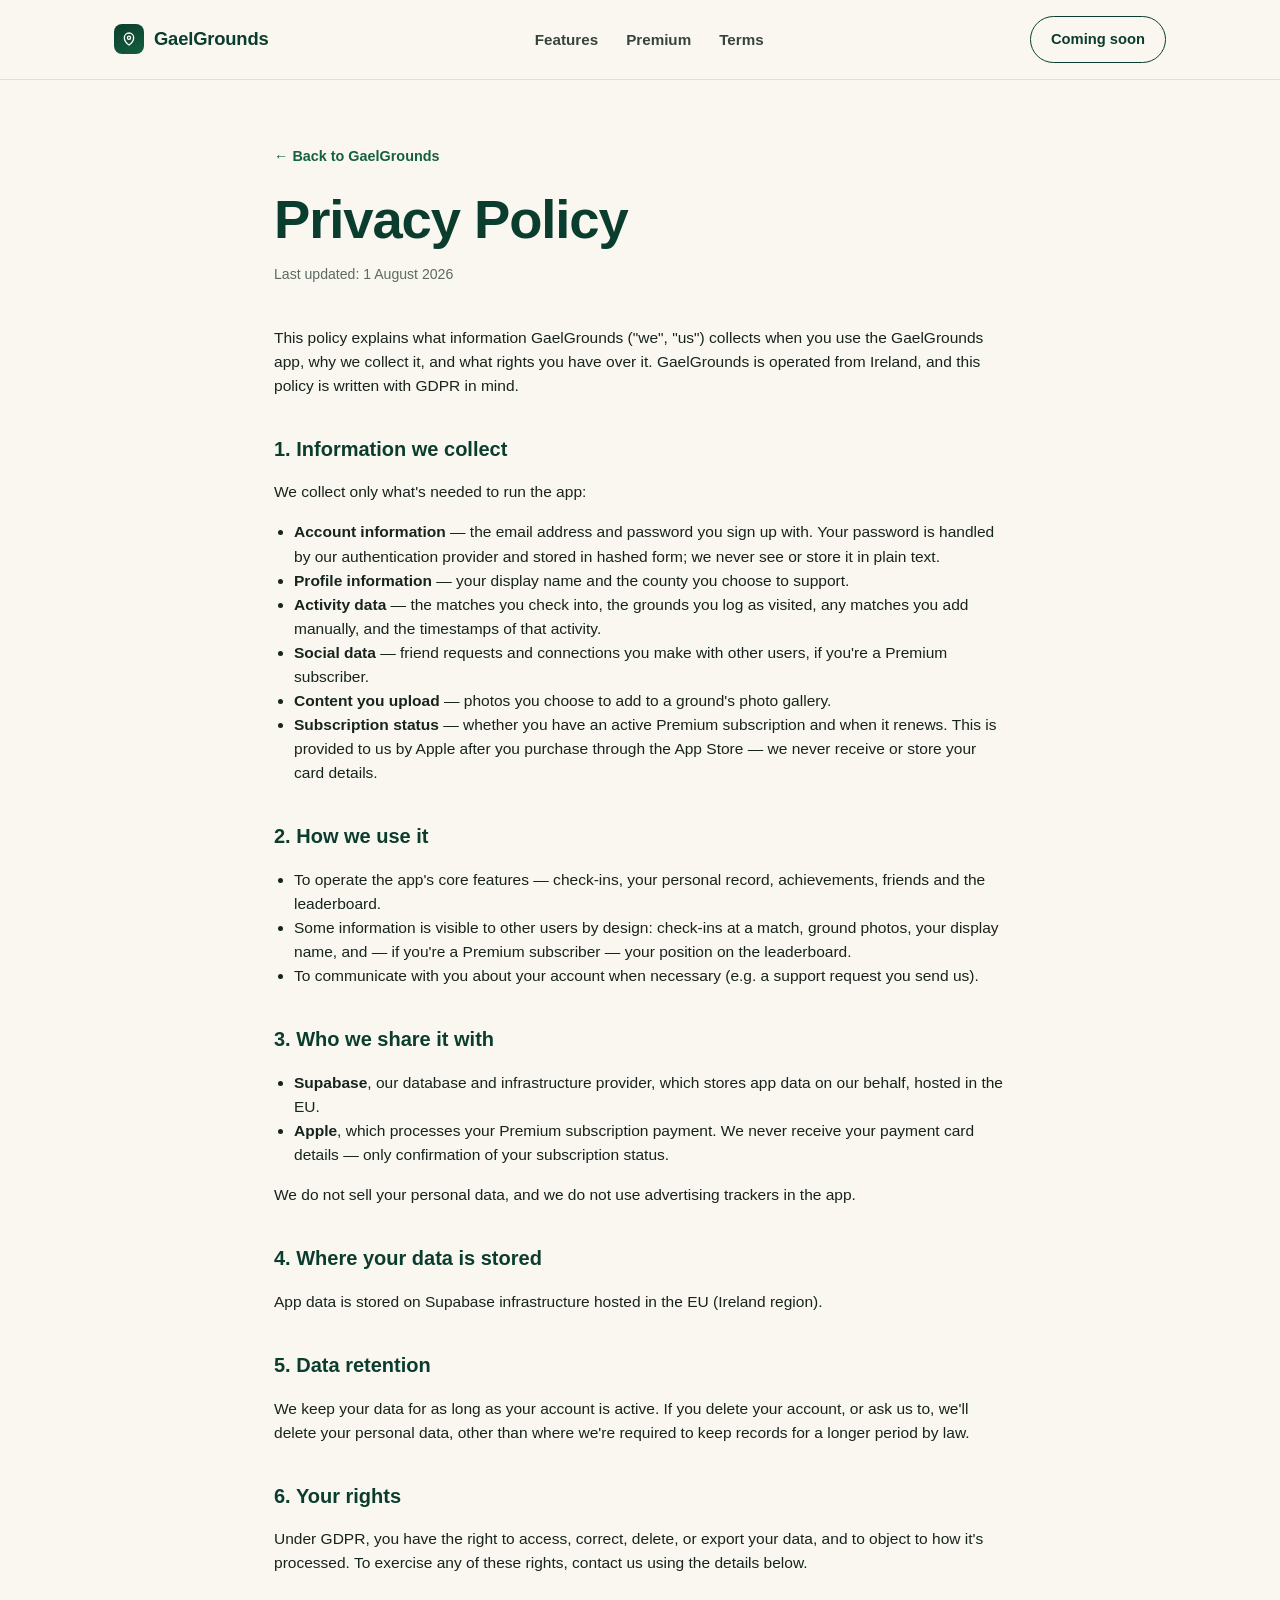
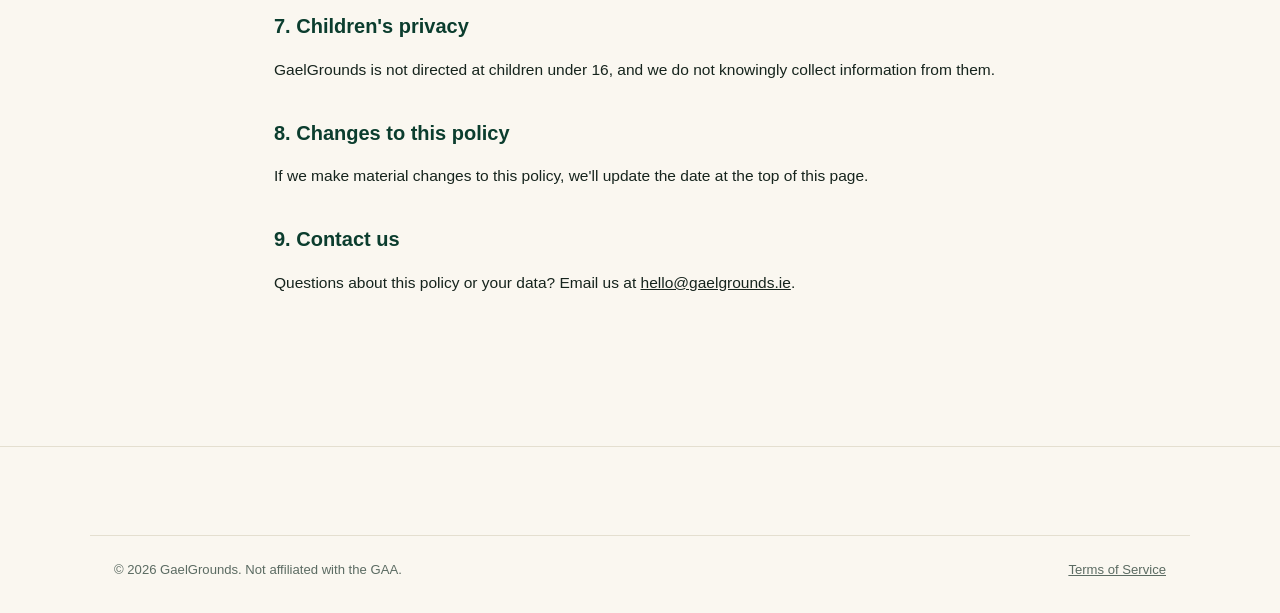
==== privacy.html @ 1cc34ba1 "Add GaelGrounds marketing site: homepage, Privacy Policy, Terms of Service Static HTML/CSS, no build" ====
<!doctype html>
<html lang="en-IE">
<head>
<meta charset="utf-8">
<meta name="viewport" content="width=device-width, initial-scale=1">
<title>Privacy Policy — GaelGrounds</title>
<meta name="description" content="GaelGrounds privacy policy — what data we collect, why, and your rights.">
<link rel="stylesheet" href="styles.css">
</head>
<body>

<header class="site">
  <nav class="wrap">
    <a class="brand" href="/">
      <span class="mark">
        <svg viewBox="0 0 24 24" fill="none" stroke="#fff" stroke-width="2" stroke-linecap="round" stroke-linejoin="round"><path d="M12 21s-7-5.2-7-11a7 7 0 0 1 14 0c0 5.8-7 11-7 11z"/><circle cx="12" cy="10" r="2.4"/></svg>
      </span>
      GaelGrounds
    </a>
    <div class="links">
      <a href="/#features">Features</a>
      <a href="/#premium">Premium</a>
      <a href="terms.html">Terms</a>
    </div>
    <span class="btn btn-ghost">Coming soon</span>
  </nav>
</header>

<div class="policy">
  <div class="wrap">
    <a class="back" href="/">← Back to GaelGrounds</a>
    <h1>Privacy Policy</h1>
    <p class="updated">Last updated: 1 August 2026</p>

    <p>This policy explains what information GaelGrounds ("we", "us") collects when you use the GaelGrounds app, why we collect it, and what rights you have over it. GaelGrounds is operated from Ireland, and this policy is written with GDPR in mind.</p>

    <h2>1. Information we collect</h2>
    <p>We collect only what's needed to run the app:</p>
    <ul>
      <li><strong>Account information</strong> — the email address and password you sign up with. Your password is handled by our authentication provider and stored in hashed form; we never see or store it in plain text.</li>
      <li><strong>Profile information</strong> — your display name and the county you choose to support.</li>
      <li><strong>Activity data</strong> — the matches you check into, the grounds you log as visited, any matches you add manually, and the timestamps of that activity.</li>
      <li><strong>Social data</strong> — friend requests and connections you make with other users, if you're a Premium subscriber.</li>
      <li><strong>Content you upload</strong> — photos you choose to add to a ground's photo gallery.</li>
      <li><strong>Subscription status</strong> — whether you have an active Premium subscription and when it renews. This is provided to us by Apple after you purchase through the App Store — we never receive or store your card details.</li>
    </ul>

    <h2>2. How we use it</h2>
    <ul>
      <li>To operate the app's core features — check-ins, your personal record, achievements, friends and the leaderboard.</li>
      <li>Some information is visible to other users by design: check-ins at a match, ground photos, your display name, and — if you're a Premium subscriber — your position on the leaderboard.</li>
      <li>To communicate with you about your account when necessary (e.g. a support request you send us).</li>
    </ul>

    <h2>3. Who we share it with</h2>
    <ul>
      <li><strong>Supabase</strong>, our database and infrastructure provider, which stores app data on our behalf, hosted in the EU.</li>
      <li><strong>Apple</strong>, which processes your Premium subscription payment. We never receive your payment card details — only confirmation of your subscription status.</li>
    </ul>
    <p>We do not sell your personal data, and we do not use advertising trackers in the app.</p>

    <h2>4. Where your data is stored</h2>
    <p>App data is stored on Supabase infrastructure hosted in the EU (Ireland region).</p>

    <h2>5. Data retention</h2>
    <p>We keep your data for as long as your account is active. If you delete your account, or ask us to, we'll delete your personal data, other than where we're required to keep records for a longer period by law.</p>

    <h2>6. Your rights</h2>
    <p>Under GDPR, you have the right to access, correct, delete, or export your data, and to object to how it's processed. To exercise any of these rights, contact us using the details below.</p>

    <h2>7. Children's privacy</h2>
    <p>GaelGrounds is not directed at children under 16, and we do not knowingly collect information from them.</p>

    <h2>8. Changes to this policy</h2>
    <p>If we make material changes to this policy, we'll update the date at the top of this page.</p>

    <h2>9. Contact us</h2>
    <p>Questions about this policy or your data? Email us at <a href="mailto:hello@gaelgrounds.ie">hello@gaelgrounds.ie</a>.</p>
  </div>
</div>

<footer class="site">
  <div class="wrap footer-bottom">
    <span>© 2026 GaelGrounds. Not affiliated with the GAA.</span>
    <span><a href="terms.html">Terms of Service</a></span>
  </div>
</footer>

</body>
</html>
---- styles.css ----
:root {
  --green: #0B3D2E;
  --green-light: #14603F;
  --gold: #D9A441;
  --cream: #FAF7F0;
  --ink: #16241D;
  --muted: #5B6B62;
  --border: #E4DFD0;
  --max: 1100px;
}

* { box-sizing: border-box; }

html { scroll-behavior: smooth; }

body {
  margin: 0;
  font-family: -apple-system, BlinkMacSystemFont, "Segoe UI", Roboto, Helvetica, Arial, sans-serif;
  color: var(--ink);
  background: var(--cream);
  line-height: 1.55;
}

img, svg { display: block; max-width: 100%; }

a { color: inherit; }

.wrap {
  max-width: var(--max);
  margin: 0 auto;
  padding: 0 24px;
}

/* Nav */
header.site {
  position: sticky;
  top: 0;
  z-index: 20;
  background: rgba(250, 247, 240, 0.92);
  backdrop-filter: blur(8px);
  border-bottom: 1px solid var(--border);
}

nav.wrap {
  display: flex;
  align-items: center;
  justify-content: space-between;
  padding-top: 16px;
  padding-bottom: 16px;
}

.brand {
  display: flex;
  align-items: center;
  gap: 10px;
  font-weight: 800;
  font-size: 1.15rem;
  text-decoration: none;
  color: var(--green);
  letter-spacing: -0.01em;
}

.brand .mark {
  width: 30px;
  height: 30px;
  border-radius: 8px;
  background: linear-gradient(155deg, var(--green) 0%, var(--green-light) 100%);
  display: flex;
  align-items: center;
  justify-content: center;
}

.brand .mark svg { width: 16px; height: 16px; }

nav .links {
  display: flex;
  gap: 28px;
  align-items: center;
}

nav .links a {
  text-decoration: none;
  color: var(--ink);
  font-weight: 600;
  font-size: 0.95rem;
  opacity: 0.85;
}

nav .links a:hover { opacity: 1; }

.btn {
  display: inline-flex;
  align-items: center;
  gap: 8px;
  padding: 11px 20px;
  border-radius: 999px;
  font-weight: 700;
  font-size: 0.92rem;
  text-decoration: none;
  border: 1px solid transparent;
  cursor: default;
}

.btn-primary {
  background: var(--green);
  color: #fff;
}

.btn-ghost {
  background: transparent;
  border-color: var(--green);
  color: var(--green);
}

/* Hero */
.hero {
  padding: 88px 0 64px;
  position: relative;
  overflow: hidden;
  background:
    radial-gradient(600px 300px at 85% -10%, rgba(217, 164, 65, 0.16), transparent 60%),
    radial-gradient(700px 400px at -10% 10%, rgba(11, 61, 46, 0.10), transparent 60%);
}

.hero .wrap {
  display: grid;
  grid-template-columns: 1.1fr 0.9fr;
  gap: 56px;
  align-items: center;
}

.eyebrow {
  display: inline-block;
  font-size: 0.78rem;
  font-weight: 800;
  letter-spacing: 0.08em;
  text-transform: uppercase;
  color: var(--green-light);
  background: rgba(20, 96, 63, 0.1);
  padding: 6px 12px;
  border-radius: 999px;
  margin-bottom: 20px;
}

h1 {
  font-size: clamp(2.1rem, 4.4vw, 3.4rem);
  line-height: 1.08;
  letter-spacing: -0.02em;
  margin: 0 0 20px;
  color: var(--green);
}

h1 .accent { color: var(--gold); }

.lede {
  font-size: 1.15rem;
  color: var(--muted);
  margin: 0 0 30px;
  max-width: 46ch;
}

.hero-ctas {
  display: flex;
  gap: 14px;
  align-items: center;
  flex-wrap: wrap;
}

.store-badge {
  display: inline-flex;
  align-items: center;
  gap: 10px;
  padding: 11px 18px;
  border-radius: 12px;
  background: #111;
  color: #fff;
  font-weight: 600;
  font-size: 0.85rem;
}

.store-badge small {
  display: block;
  font-weight: 400;
  font-size: 0.68rem;
  opacity: 0.75;
}

.trust-line {
  margin-top: 18px;
  font-size: 0.85rem;
  color: var(--muted);
}

/* Hero visual — an illustrative mock, not a real screenshot */
.hero-visual {
  position: relative;
  display: flex;
  justify-content: center;
}

.phone {
  width: 260px;
  border-radius: 34px;
  background: linear-gradient(160deg, var(--green) 0%, var(--green-light) 100%);
  padding: 14px;
  box-shadow: 0 30px 60px -20px rgba(11, 61, 46, 0.45);
  position: relative;
  z-index: 1;
}

.phone::before {
  content: "";
  position: absolute;
  top: 26px;
  left: 50%;
  transform: translateX(-50%);
  width: 70px;
  height: 6px;
  border-radius: 4px;
  background: rgba(255, 255, 255, 0.35);
}

.phone-screen {
  background: var(--cream);
  border-radius: 22px;
  padding: 36px 16px 16px;
  display: flex;
  flex-direction: column;
  gap: 10px;
}

.phone-card {
  background: #fff;
  border-radius: 12px;
  padding: 12px;
  border: 1px solid var(--border);
}

.phone-card .row { display: flex; justify-content: space-between; align-items: center; }
.phone-card .team { font-weight: 700; font-size: 0.82rem; color: var(--ink); }
.phone-card .score { font-weight: 800; font-size: 0.82rem; color: var(--green); }
.phone-card .meta { font-size: 0.68rem; color: var(--muted); margin-top: 4px; }

.phone-pill {
  display: inline-flex;
  align-items: center;
  gap: 6px;
  align-self: flex-start;
  background: rgba(217, 164, 65, 0.18);
  color: #8a6420;
  font-size: 0.66rem;
  font-weight: 700;
  padding: 5px 10px;
  border-radius: 999px;
}

.badge-float {
  position: absolute;
  z-index: 2;
  background: #fff;
  border: 1px solid var(--border);
  border-radius: 14px;
  padding: 10px 14px;
  box-shadow: 0 14px 30px -14px rgba(11, 61, 46, 0.35);
  font-size: 0.78rem;
  font-weight: 700;
  display: flex;
  align-items: center;
  gap: 8px;
}

.badge-float.a { top: 6%; left: 2%; }
.badge-float.b { bottom: 8%; right: 0; color: var(--green); }

/* Sections */
section { padding: 80px 0; }

.section-head { max-width: 640px; margin: 0 auto 48px; text-align: center; }
.section-head h2 { font-size: clamp(1.7rem, 3vw, 2.3rem); color: var(--green); margin: 0 0 14px; letter-spacing: -0.01em; }
.section-head p { color: var(--muted); font-size: 1.05rem; margin: 0; }

.grid-features {
  display: grid;
  grid-template-columns: repeat(3, 1fr);
  gap: 22px;
}

.card {
  background: #fff;
  border: 1px solid var(--border);
  border-radius: 16px;
  padding: 26px;
}

.card .icon {
  width: 42px;
  height: 42px;
  border-radius: 11px;
  background: rgba(11, 61, 46, 0.08);
  display: flex;
  align-items: center;
  justify-content: center;
  margin-bottom: 16px;
}

.card .icon svg { width: 22px; height: 22px; color: var(--green); }

.card h3 { margin: 0 0 8px; font-size: 1.05rem; color: var(--ink); }
.card p { margin: 0; color: var(--muted); font-size: 0.92rem; }

/* How it works */
.steps {
  display: grid;
  grid-template-columns: repeat(3, 1fr);
  gap: 32px;
  counter-reset: step;
}

.step { position: relative; padding-top: 8px; }

.step .num {
  font-size: 0.78rem;
  font-weight: 800;
  color: var(--gold);
  letter-spacing: 0.06em;
  margin-bottom: 10px;
}

.step h3 { margin: 0 0 8px; color: var(--green); font-size: 1.1rem; }
.step p { margin: 0; color: var(--muted); font-size: 0.92rem; }

/* Premium */
.premium {
  background: linear-gradient(155deg, var(--green) 0%, var(--green-light) 100%);
  border-radius: 24px;
  padding: 56px;
  color: #fff;
  display: grid;
  grid-template-columns: 1.1fr 0.9fr;
  gap: 40px;
  align-items: center;
}

.premium h2 { color: #fff; margin: 0 0 12px; font-size: 1.9rem; }
.premium p.lede2 { color: rgba(255,255,255,0.82); font-size: 1.02rem; max-width: 46ch; margin: 0 0 20px; }

.price {
  display: flex;
  align-items: baseline;
  gap: 6px;
  margin-bottom: 20px;
}

.price .amount { font-size: 2.6rem; font-weight: 800; }
.price .per { color: rgba(255,255,255,0.75); font-size: 0.95rem; }

.premium ul {
  list-style: none;
  margin: 0;
  padding: 0;
  display: grid;
  gap: 12px;
}

.premium ul li {
  display: flex;
  gap: 10px;
  align-items: flex-start;
  font-size: 0.95rem;
  color: rgba(255,255,255,0.94);
}

.premium ul li svg { width: 18px; height: 18px; flex-shrink: 0; margin-top: 2px; color: var(--gold); }

.premium-card {
  background: rgba(255,255,255,0.08);
  border: 1px solid rgba(255,255,255,0.18);
  border-radius: 18px;
  padding: 24px;
}

/* Community strip */
.strip {
  display: grid;
  grid-template-columns: repeat(4, 1fr);
  gap: 20px;
  text-align: center;
}

.strip .stat { padding: 24px 12px; }
.strip .stat .n { font-size: 1.9rem; font-weight: 800; color: var(--green); }
.strip .stat .l { font-size: 0.85rem; color: var(--muted); margin-top: 4px; }

/* Final CTA */
.final-cta {
  text-align: center;
  background: var(--ink);
  color: #fff;
  border-radius: 24px;
  padding: 64px 24px;
}

.final-cta h2 { color: #fff; font-size: clamp(1.6rem, 3vw, 2.2rem); margin: 0 0 14px; }
.final-cta p { color: rgba(255,255,255,0.75); margin: 0 0 28px; }

/* Footer */
footer.site {
  border-top: 1px solid var(--border);
  padding: 48px 0 32px;
  margin-top: 40px;
}

.footer-grid {
  display: flex;
  justify-content: space-between;
  gap: 40px;
  flex-wrap: wrap;
}

.footer-cols { display: flex; gap: 64px; flex-wrap: wrap; }
.footer-col h4 { font-size: 0.78rem; text-transform: uppercase; letter-spacing: 0.06em; color: var(--muted); margin: 0 0 12px; }
.footer-col a { display: block; text-decoration: none; color: var(--ink); font-size: 0.92rem; margin-bottom: 8px; opacity: 0.85; }
.footer-col a:hover { opacity: 1; }

.footer-bottom {
  margin-top: 40px;
  padding-top: 24px;
  border-top: 1px solid var(--border);
  display: flex;
  justify-content: space-between;
  flex-wrap: wrap;
  gap: 12px;
  font-size: 0.82rem;
  color: var(--muted);
}

/* Policy pages */
.policy {
  padding: 64px 0 96px;
}

.policy .wrap { max-width: 780px; }

.policy h1 { margin-bottom: 6px; }
.policy .updated { color: var(--muted); font-size: 0.88rem; margin-bottom: 40px; }
.policy h2 { color: var(--green); font-size: 1.25rem; margin: 36px 0 12px; }
.policy p, .policy li { color: var(--ink); font-size: 0.97rem; }
.policy ul { padding-left: 20px; }
.policy a.back { display: inline-block; margin-bottom: 24px; font-weight: 700; color: var(--green-light); text-decoration: none; font-size: 0.9rem; }

/* Responsive */
@media (max-width: 880px) {
  nav .links { display: none; }
  .hero .wrap { grid-template-columns: 1fr; }
  .hero-visual { order: -1; }
  .grid-features { grid-template-columns: 1fr 1fr; }
  .steps { grid-template-columns: 1fr; }
  .premium { grid-template-columns: 1fr; padding: 36px; }
  .strip { grid-template-columns: 1fr 1fr; }
  .footer-grid { flex-direction: column; }
}

@media (max-width: 560px) {
  .grid-features { grid-template-columns: 1fr; }
  .strip { grid-template-columns: 1fr; }
}
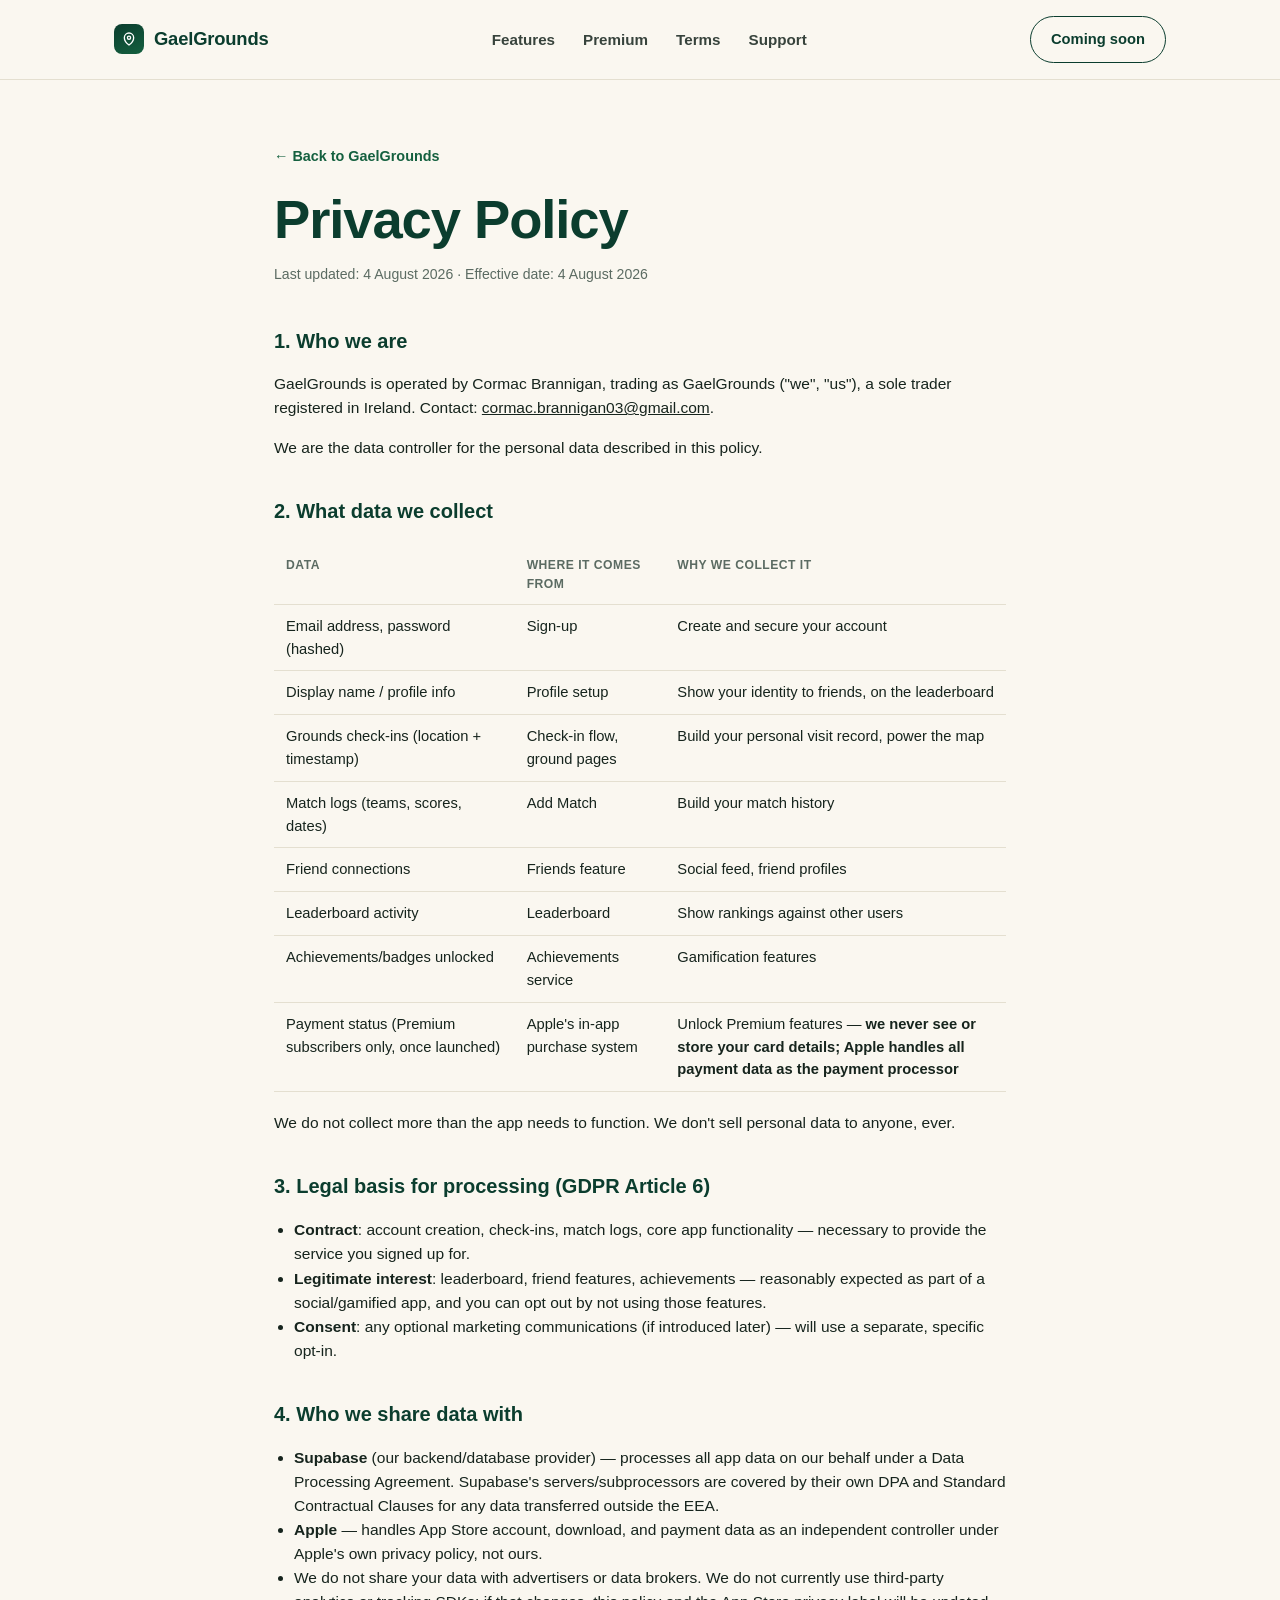
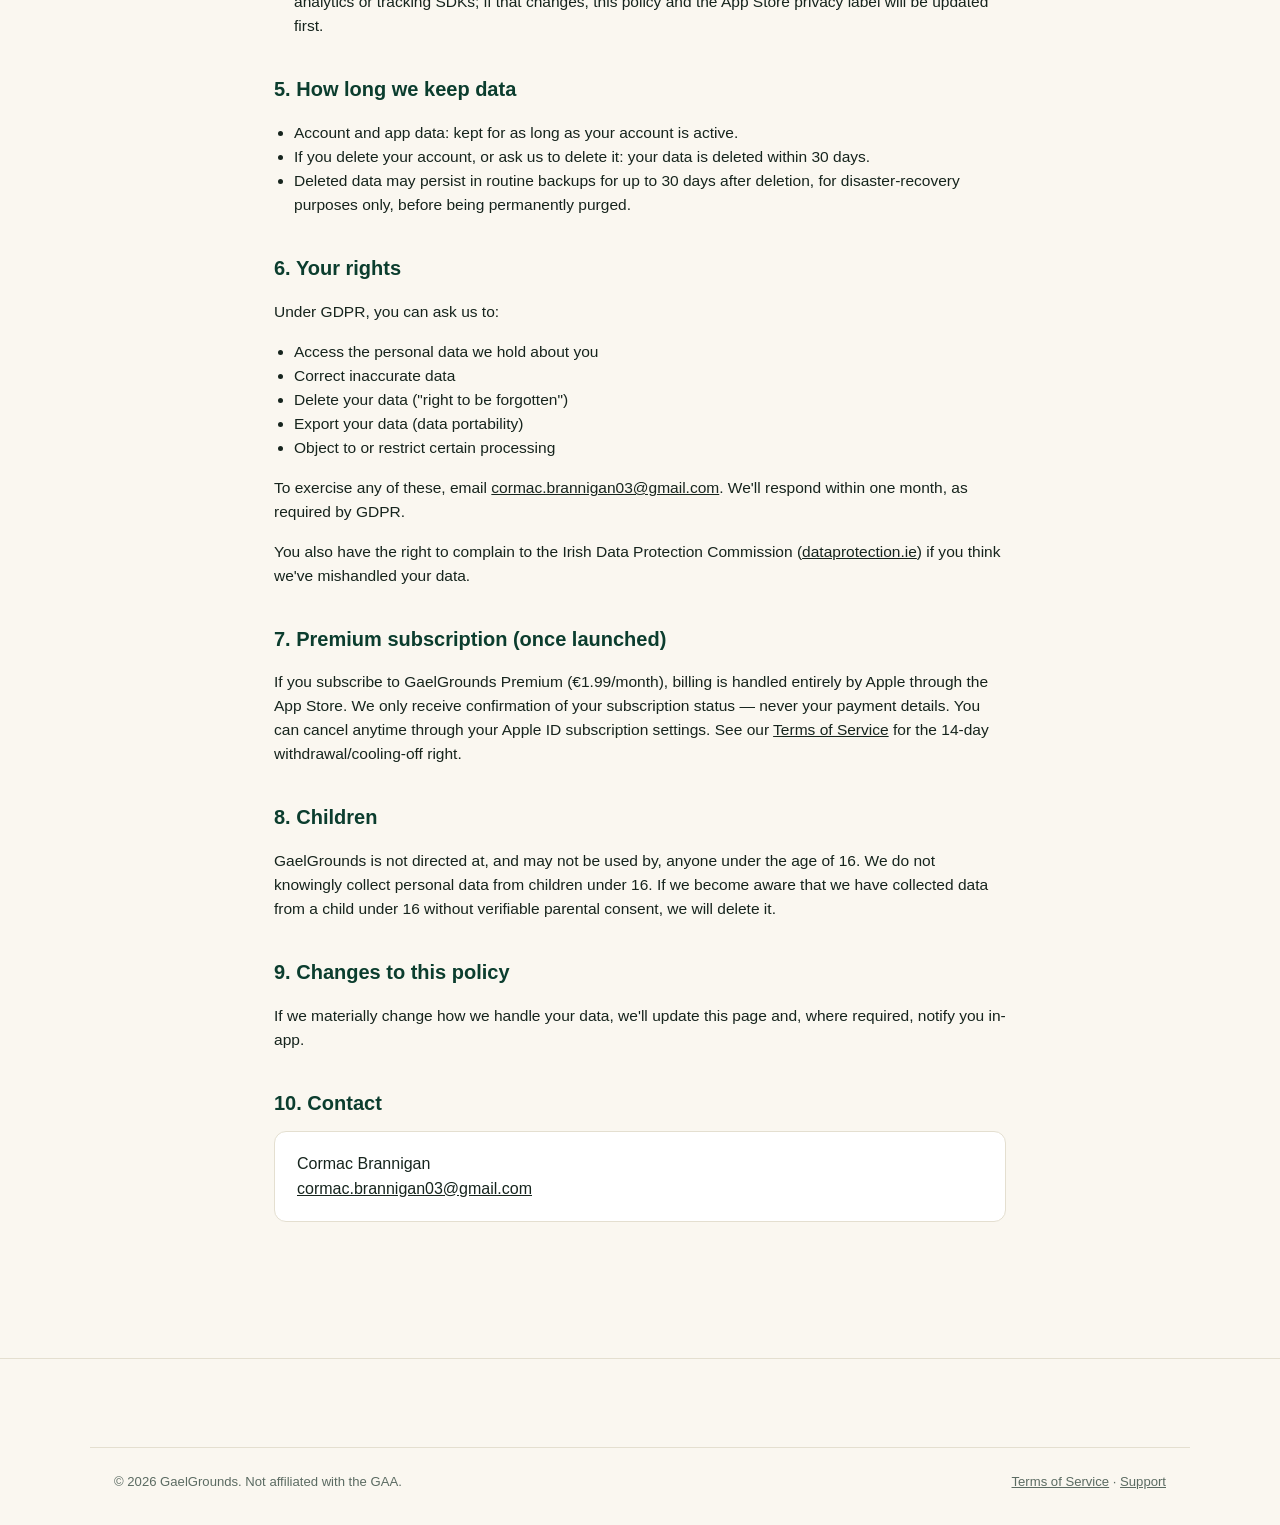
==== commit 3737198b: "Expand legal pages with GDPR/consumer-rights detail, add Support page Privacy Policy: adds data cont" ====
--- a/privacy.html
+++ b/privacy.html
@@ -4,7 +4,7 @@
 <meta charset="utf-8">
 <meta name="viewport" content="width=device-width, initial-scale=1">
 <title>Privacy Policy — GaelGrounds</title>
-<meta name="description" content="GaelGrounds privacy policy — what data we collect, why, and your rights.">
+<meta name="description" content="GaelGrounds privacy policy — what data we collect, why, and your rights under GDPR.">
 <link rel="stylesheet" href="styles.css">
 </head>
 <body>
@@ -21,6 +21,7 @@
       <a href="/#features">Features</a>
       <a href="/#premium">Premium</a>
       <a href="terms.html">Terms</a>
+      <a href="support.html">Support</a>
     </div>
     <span class="btn btn-ghost">Coming soon</span>
   </nav>
@@ -30,59 +31,82 @@
   <div class="wrap">
     <a class="back" href="/">← Back to GaelGrounds</a>
     <h1>Privacy Policy</h1>
-    <p class="updated">Last updated: 1 August 2026</p>
+    <p class="updated">Last updated: 4 August 2026 · Effective date: 4 August 2026</p>
 
-    <p>This policy explains what information GaelGrounds ("we", "us") collects when you use the GaelGrounds app, why we collect it, and what rights you have over it. GaelGrounds is operated from Ireland, and this policy is written with GDPR in mind.</p>
+    <h2>1. Who we are</h2>
+    <p>GaelGrounds is operated by Cormac Brannigan, trading as GaelGrounds ("we", "us"), a sole trader registered in Ireland. Contact: <a href="mailto:cormac.brannigan03@gmail.com">cormac.brannigan03@gmail.com</a>.</p>
+    <p>We are the data controller for the personal data described in this policy.</p>
 
-    <h2>1. Information we collect</h2>
-    <p>We collect only what's needed to run the app:</p>
+    <h2>2. What data we collect</h2>
+    <div class="policy-table-wrap">
+      <table>
+        <tr><th>Data</th><th>Where it comes from</th><th>Why we collect it</th></tr>
+        <tr><td>Email address, password (hashed)</td><td>Sign-up</td><td>Create and secure your account</td></tr>
+        <tr><td>Display name / profile info</td><td>Profile setup</td><td>Show your identity to friends, on the leaderboard</td></tr>
+        <tr><td>Grounds check-ins (location + timestamp)</td><td>Check-in flow, ground pages</td><td>Build your personal visit record, power the map</td></tr>
+        <tr><td>Match logs (teams, scores, dates)</td><td>Add Match</td><td>Build your match history</td></tr>
+        <tr><td>Friend connections</td><td>Friends feature</td><td>Social feed, friend profiles</td></tr>
+        <tr><td>Leaderboard activity</td><td>Leaderboard</td><td>Show rankings against other users</td></tr>
+        <tr><td>Achievements/badges unlocked</td><td>Achievements service</td><td>Gamification features</td></tr>
+        <tr><td>Payment status (Premium subscribers only, once launched)</td><td>Apple's in-app purchase system</td><td>Unlock Premium features — <strong>we never see or store your card details; Apple handles all payment data as the payment processor</strong></td></tr>
+      </table>
+    </div>
+    <p>We do not collect more than the app needs to function. We don't sell personal data to anyone, ever.</p>
+
+    <h2>3. Legal basis for processing (GDPR Article 6)</h2>
     <ul>
-      <li><strong>Account information</strong> — the email address and password you sign up with. Your password is handled by our authentication provider and stored in hashed form; we never see or store it in plain text.</li>
-      <li><strong>Profile information</strong> — your display name and the county you choose to support.</li>
-      <li><strong>Activity data</strong> — the matches you check into, the grounds you log as visited, any matches you add manually, and the timestamps of that activity.</li>
-      <li><strong>Social data</strong> — friend requests and connections you make with other users, if you're a Premium subscriber.</li>
-      <li><strong>Content you upload</strong> — photos you choose to add to a ground's photo gallery.</li>
-      <li><strong>Subscription status</strong> — whether you have an active Premium subscription and when it renews. This is provided to us by Apple after you purchase through the App Store — we never receive or store your card details.</li>
+      <li><strong>Contract</strong>: account creation, check-ins, match logs, core app functionality — necessary to provide the service you signed up for.</li>
+      <li><strong>Legitimate interest</strong>: leaderboard, friend features, achievements — reasonably expected as part of a social/gamified app, and you can opt out by not using those features.</li>
+      <li><strong>Consent</strong>: any optional marketing communications (if introduced later) — will use a separate, specific opt-in.</li>
     </ul>
 
-    <h2>2. How we use it</h2>
+    <h2>4. Who we share data with</h2>
     <ul>
-      <li>To operate the app's core features — check-ins, your personal record, achievements, friends and the leaderboard.</li>
-      <li>Some information is visible to other users by design: check-ins at a match, ground photos, your display name, and — if you're a Premium subscriber — your position on the leaderboard.</li>
-      <li>To communicate with you about your account when necessary (e.g. a support request you send us).</li>
+      <li><strong>Supabase</strong> (our backend/database provider) — processes all app data on our behalf under a Data Processing Agreement. Supabase's servers/subprocessors are covered by their own DPA and Standard Contractual Clauses for any data transferred outside the EEA.</li>
+      <li><strong>Apple</strong> — handles App Store account, download, and payment data as an independent controller under Apple's own privacy policy, not ours.</li>
+      <li>We do not share your data with advertisers or data brokers. We do not currently use third-party analytics or tracking SDKs; if that changes, this policy and the App Store privacy label will be updated first.</li>
     </ul>
 
-    <h2>3. Who we share it with</h2>
+    <h2>5. How long we keep data</h2>
     <ul>
-      <li><strong>Supabase</strong>, our database and infrastructure provider, which stores app data on our behalf, hosted in the EU.</li>
-      <li><strong>Apple</strong>, which processes your Premium subscription payment. We never receive your payment card details — only confirmation of your subscription status.</li>
+      <li>Account and app data: kept for as long as your account is active.</li>
+      <li>If you delete your account, or ask us to delete it: your data is deleted within 30 days.</li>
+      <li>Deleted data may persist in routine backups for up to 30 days after deletion, for disaster-recovery purposes only, before being permanently purged.</li>
     </ul>
-    <p>We do not sell your personal data, and we do not use advertising trackers in the app.</p>
-
-    <h2>4. Where your data is stored</h2>
-    <p>App data is stored on Supabase infrastructure hosted in the EU (Ireland region).</p>
-
-    <h2>5. Data retention</h2>
-    <p>We keep your data for as long as your account is active. If you delete your account, or ask us to, we'll delete your personal data, other than where we're required to keep records for a longer period by law.</p>
 
     <h2>6. Your rights</h2>
-    <p>Under GDPR, you have the right to access, correct, delete, or export your data, and to object to how it's processed. To exercise any of these rights, contact us using the details below.</p>
+    <p>Under GDPR, you can ask us to:</p>
+    <ul>
+      <li>Access the personal data we hold about you</li>
+      <li>Correct inaccurate data</li>
+      <li>Delete your data ("right to be forgotten")</li>
+      <li>Export your data (data portability)</li>
+      <li>Object to or restrict certain processing</li>
+    </ul>
+    <p>To exercise any of these, email <a href="mailto:cormac.brannigan03@gmail.com">cormac.brannigan03@gmail.com</a>. We'll respond within one month, as required by GDPR.</p>
+    <p>You also have the right to complain to the Irish Data Protection Commission (<a href="https://dataprotection.ie" target="_blank" rel="noopener">dataprotection.ie</a>) if you think we've mishandled your data.</p>
 
-    <h2>7. Children's privacy</h2>
-    <p>GaelGrounds is not directed at children under 16, and we do not knowingly collect information from them.</p>
+    <h2>7. Premium subscription (once launched)</h2>
+    <p>If you subscribe to GaelGrounds Premium (€1.99/month), billing is handled entirely by Apple through the App Store. We only receive confirmation of your subscription status — never your payment details. You can cancel anytime through your Apple ID subscription settings. See our <a href="terms.html">Terms of Service</a> for the 14-day withdrawal/cooling-off right.</p>
 
-    <h2>8. Changes to this policy</h2>
-    <p>If we make material changes to this policy, we'll update the date at the top of this page.</p>
+    <h2>8. Children</h2>
+    <p>GaelGrounds is not directed at, and may not be used by, anyone under the age of 16. We do not knowingly collect personal data from children under 16. If we become aware that we have collected data from a child under 16 without verifiable parental consent, we will delete it.</p>
 
-    <h2>9. Contact us</h2>
-    <p>Questions about this policy or your data? Email us at <a href="mailto:hello@gaelgrounds.ie">hello@gaelgrounds.ie</a>.</p>
+    <h2>9. Changes to this policy</h2>
+    <p>If we materially change how we handle your data, we'll update this page and, where required, notify you in-app.</p>
+
+    <h2>10. Contact</h2>
+    <div class="contact-box">
+      Cormac Brannigan<br>
+      <a href="mailto:cormac.brannigan03@gmail.com">cormac.brannigan03@gmail.com</a>
+    </div>
   </div>
 </div>
 
 <footer class="site">
   <div class="wrap footer-bottom">
     <span>© 2026 GaelGrounds. Not affiliated with the GAA.</span>
-    <span><a href="terms.html">Terms of Service</a></span>
+    <span><a href="terms.html">Terms of Service</a> · <a href="support.html">Support</a></span>
   </div>
 </footer>
 
--- a/styles.css
+++ b/styles.css
@@ -448,6 +448,41 @@
 .policy ul { padding-left: 20px; }
 .policy a.back { display: inline-block; margin-bottom: 24px; font-weight: 700; color: var(--green-light); text-decoration: none; font-size: 0.9rem; }
 
+.policy .intro-note { color: var(--muted); font-size: 0.92rem; margin-bottom: 8px; }
+
+.policy-table-wrap { overflow-x: auto; margin: 1.2em 0; }
+.policy table { width: 100%; min-width: 560px; border-collapse: collapse; font-size: 0.92rem; }
+.policy th, .policy td { text-align: left; padding: 10px 12px; border-bottom: 1px solid var(--border); vertical-align: top; }
+.policy th { color: var(--muted); font-weight: 700; font-size: 0.76rem; text-transform: uppercase; letter-spacing: 0.04em; }
+
+.policy .contact-box {
+  background: #fff;
+  border: 1px solid var(--border);
+  border-radius: 12px;
+  padding: 20px 22px;
+  margin-top: 8px;
+}
+
+.policy .note {
+  background: rgba(217, 164, 65, 0.12);
+  border: 1px solid rgba(217, 164, 65, 0.35);
+  border-radius: 10px;
+  padding: 14px 18px;
+  font-size: 0.88rem;
+  color: #6b5613;
+  margin: 1em 0;
+}
+
+.faq-item {
+  background: #fff;
+  border: 1px solid var(--border);
+  border-radius: 12px;
+  padding: 16px 20px;
+  margin-top: 12px;
+}
+.faq-item h3 { font-size: 1rem; margin: 0 0 4px; color: var(--ink); }
+.faq-item p { margin: 0; color: var(--muted); font-size: 0.92rem; }
+
 /* Responsive */
 @media (max-width: 880px) {
   nav .links { display: none; }
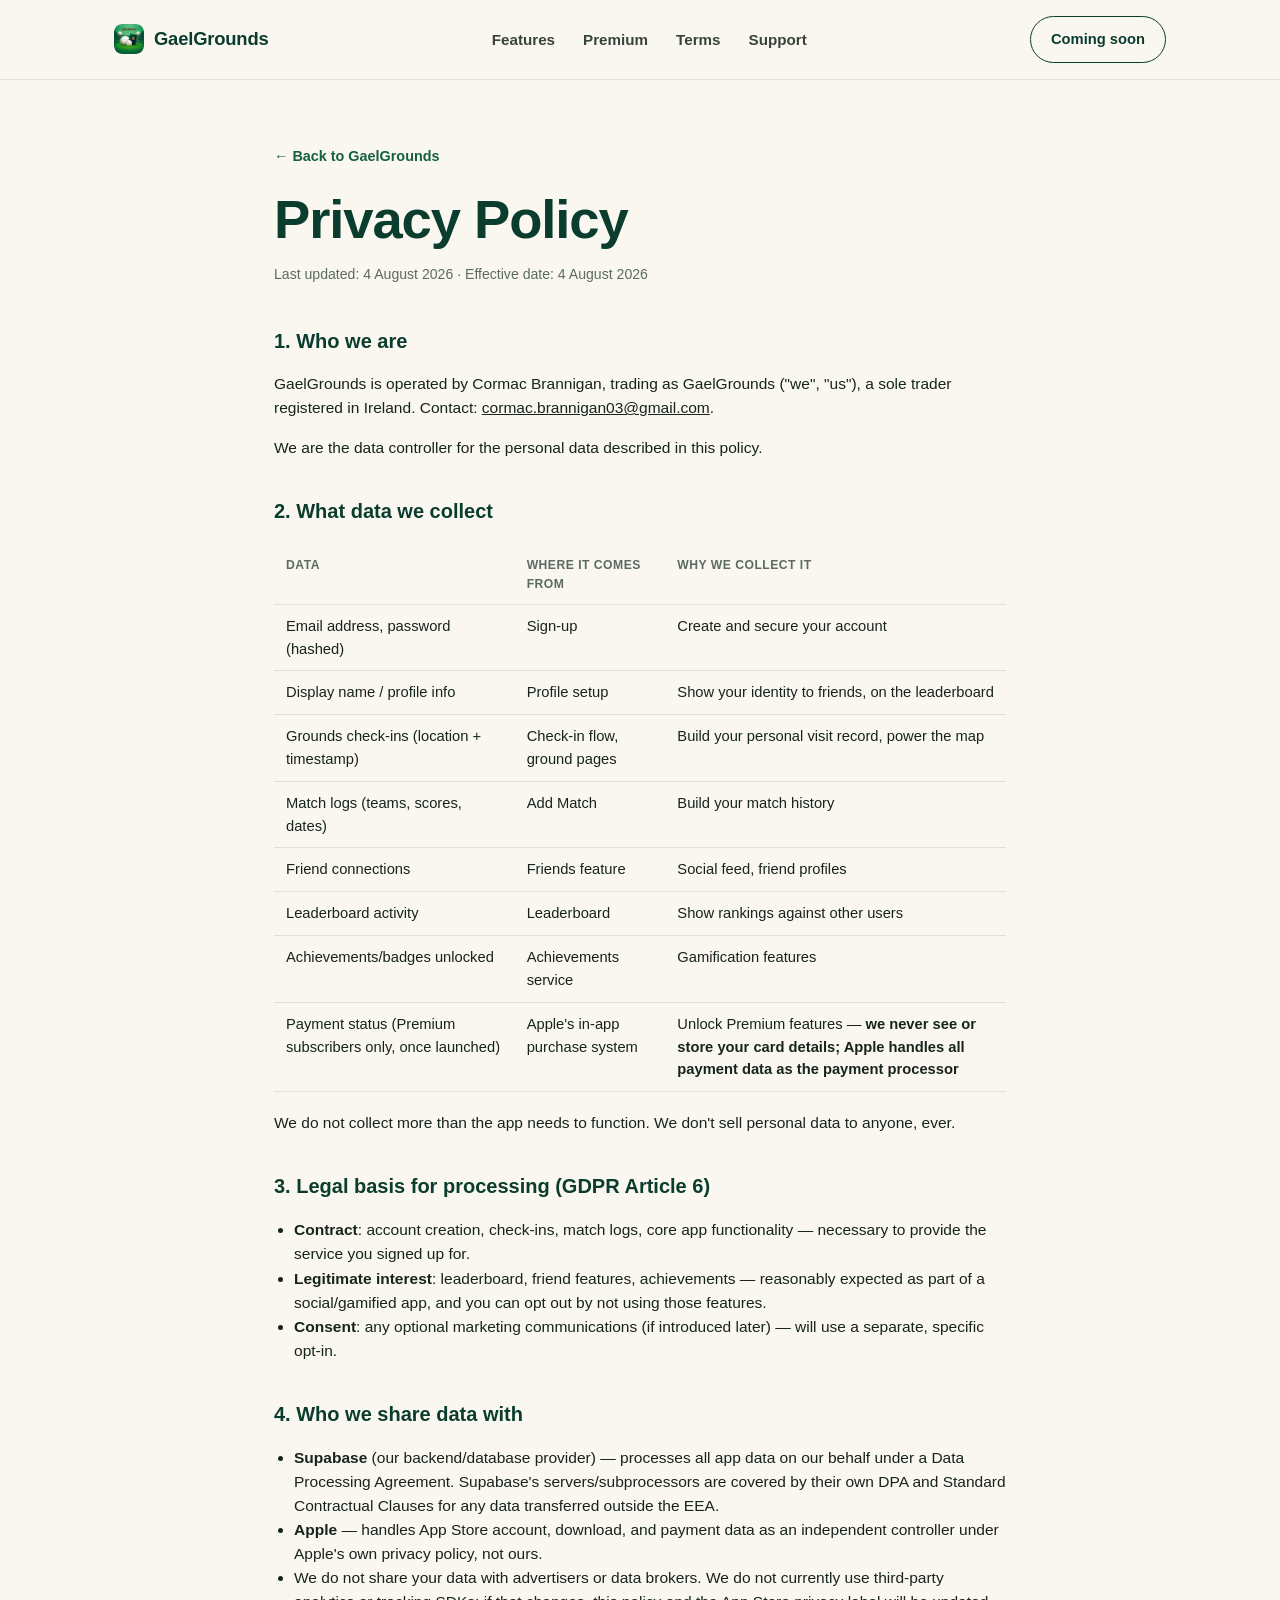
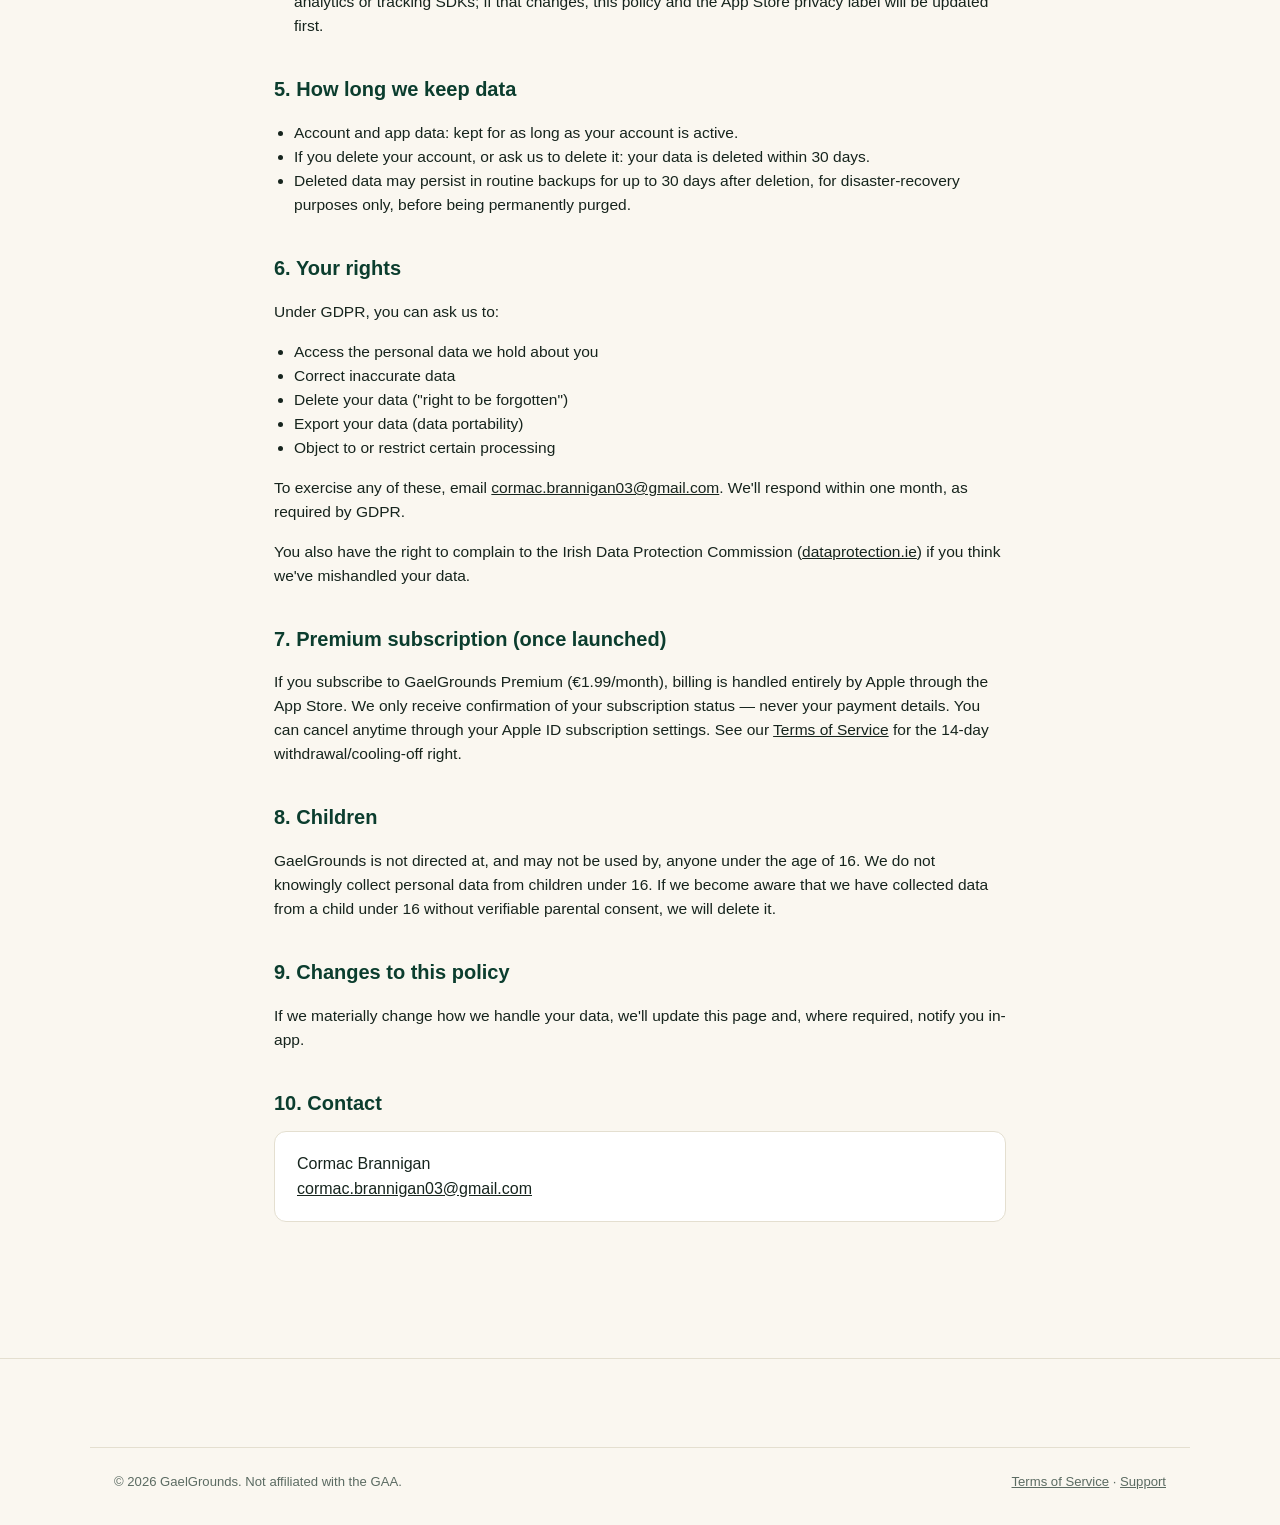
==== commit 3a0b7c5c: "Replace placeholder logo with the real app icon Swaps the generic location-pin SVG mark (never based" ====
--- a/privacy.html
+++ b/privacy.html
@@ -5,6 +5,8 @@
 <meta name="viewport" content="width=device-width, initial-scale=1">
 <title>Privacy Policy — GaelGrounds</title>
 <meta name="description" content="GaelGrounds privacy policy — what data we collect, why, and your rights under GDPR.">
+<link rel="icon" type="image/png" sizes="32x32" href="favicon-32.png">
+<link rel="apple-touch-icon" href="apple-touch-icon.png">
 <link rel="stylesheet" href="styles.css">
 </head>
 <body>
@@ -13,7 +15,7 @@
   <nav class="wrap">
     <a class="brand" href="/">
       <span class="mark">
-        <svg viewBox="0 0 24 24" fill="none" stroke="#fff" stroke-width="2" stroke-linecap="round" stroke-linejoin="round"><path d="M12 21s-7-5.2-7-11a7 7 0 0 1 14 0c0 5.8-7 11-7 11z"/><circle cx="12" cy="10" r="2.4"/></svg>
+        <img src="icon-64.png" alt="GaelGrounds">
       </span>
       GaelGrounds
     </a>
--- a/styles.css
+++ b/styles.css
@@ -64,13 +64,12 @@
   width: 30px;
   height: 30px;
   border-radius: 8px;
-  background: linear-gradient(155deg, var(--green) 0%, var(--green-light) 100%);
-  display: flex;
-  align-items: center;
-  justify-content: center;
-}
-
-.brand .mark svg { width: 16px; height: 16px; }
+  overflow: hidden;
+  display: flex;
+  flex-shrink: 0;
+}
+
+.brand .mark img { width: 100%; height: 100%; object-fit: cover; }
 
 nav .links {
   display: flex;
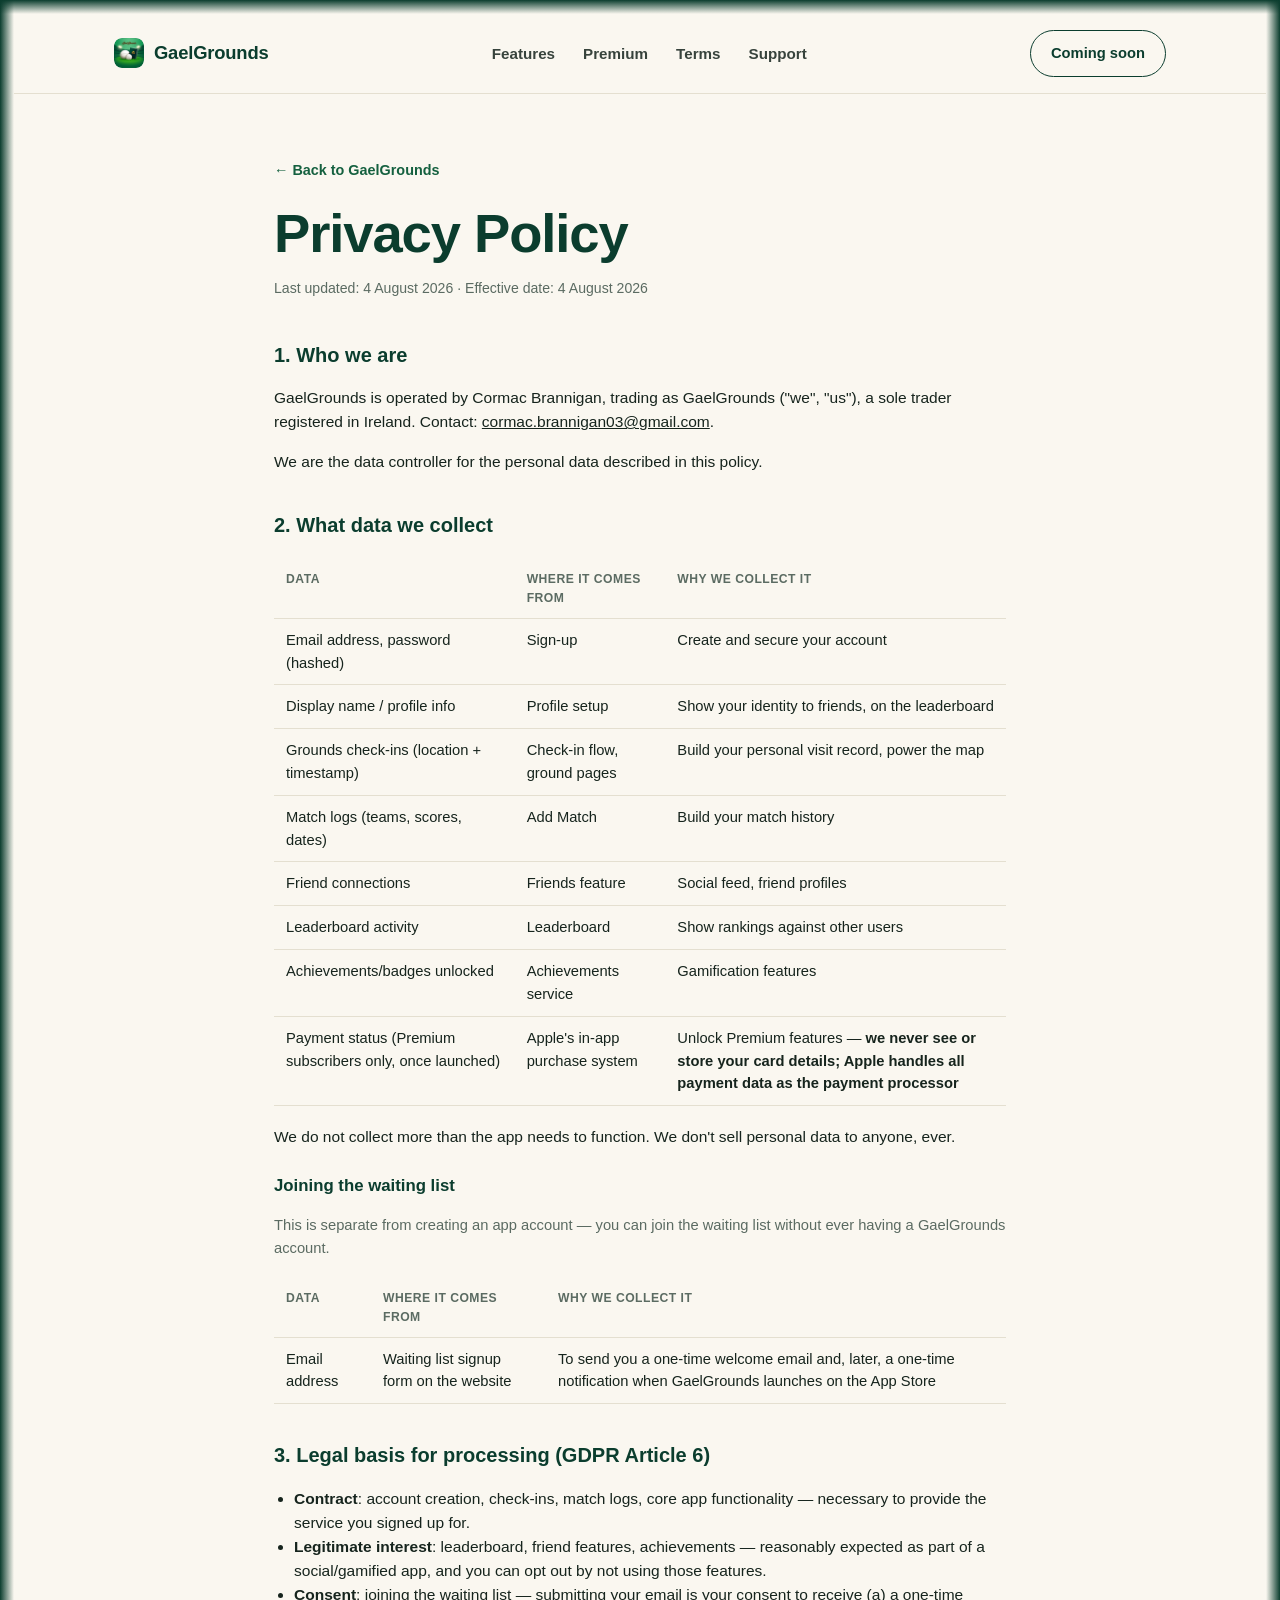
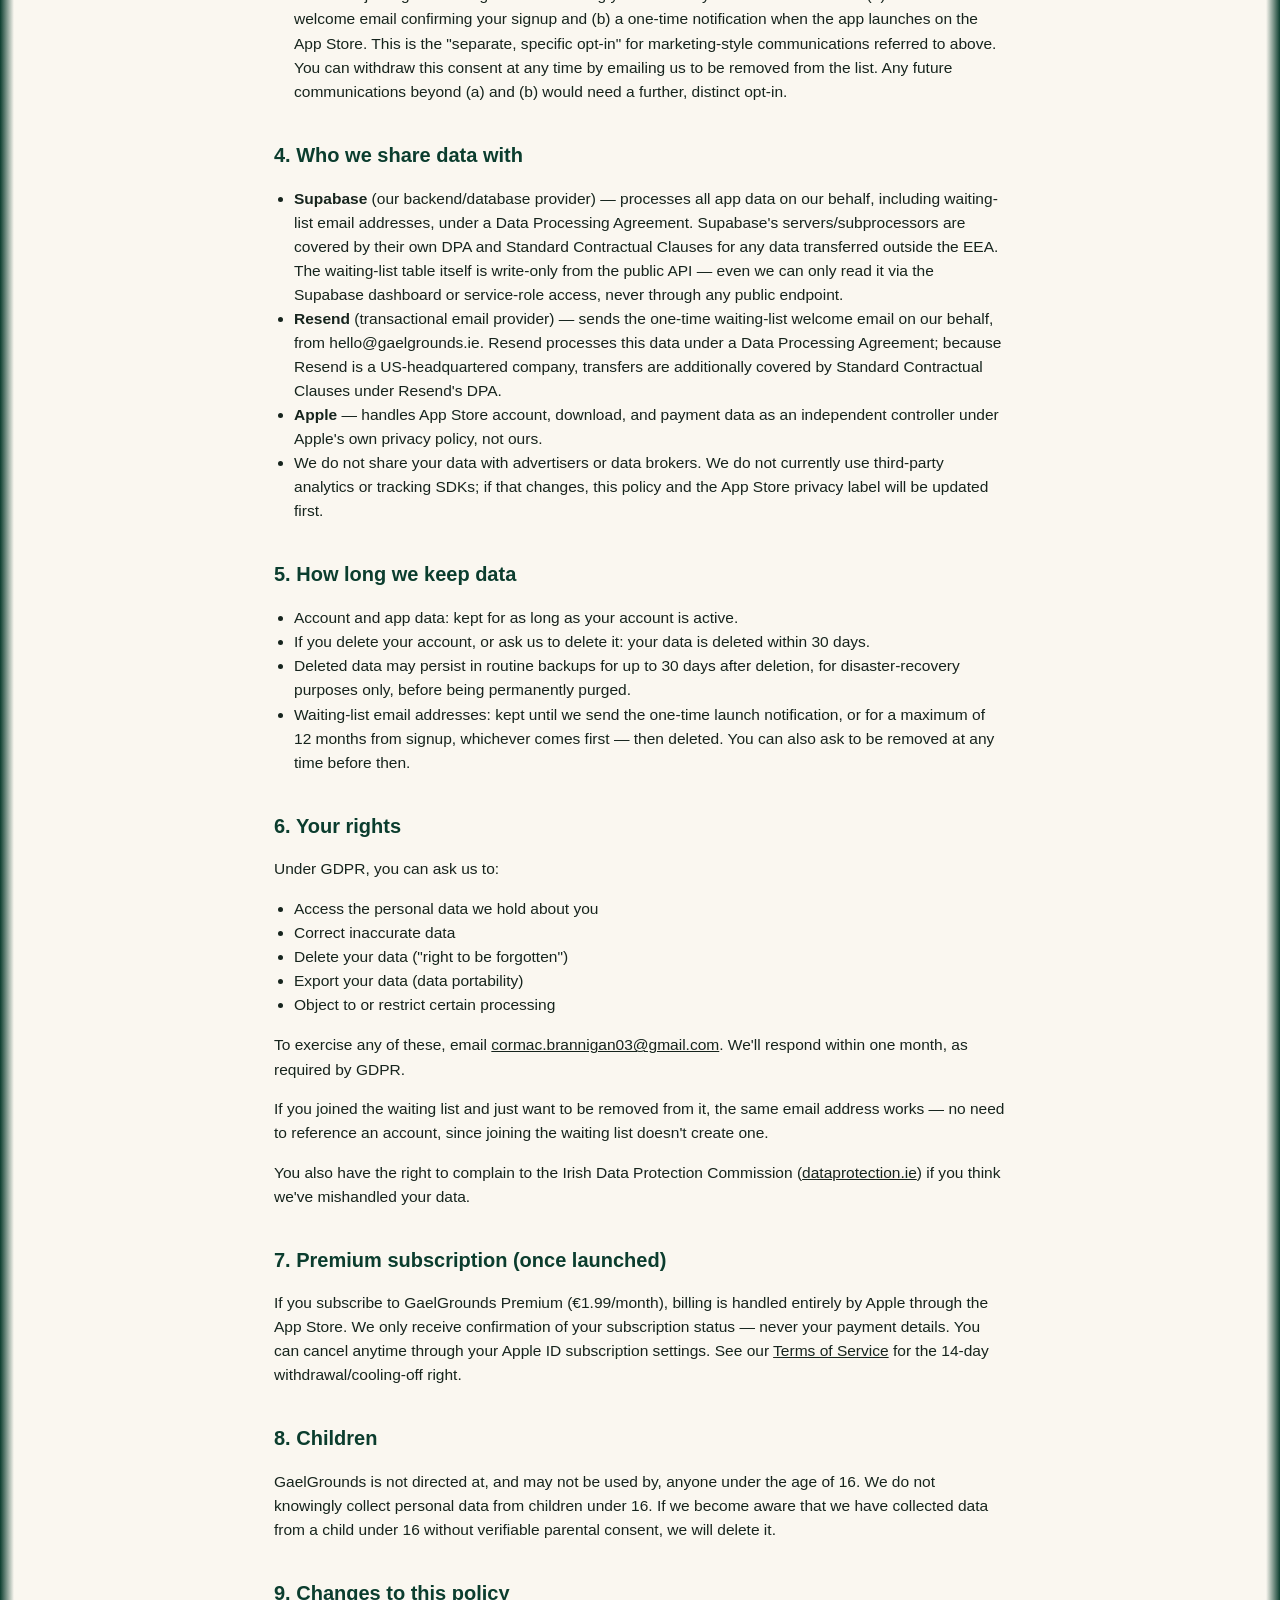
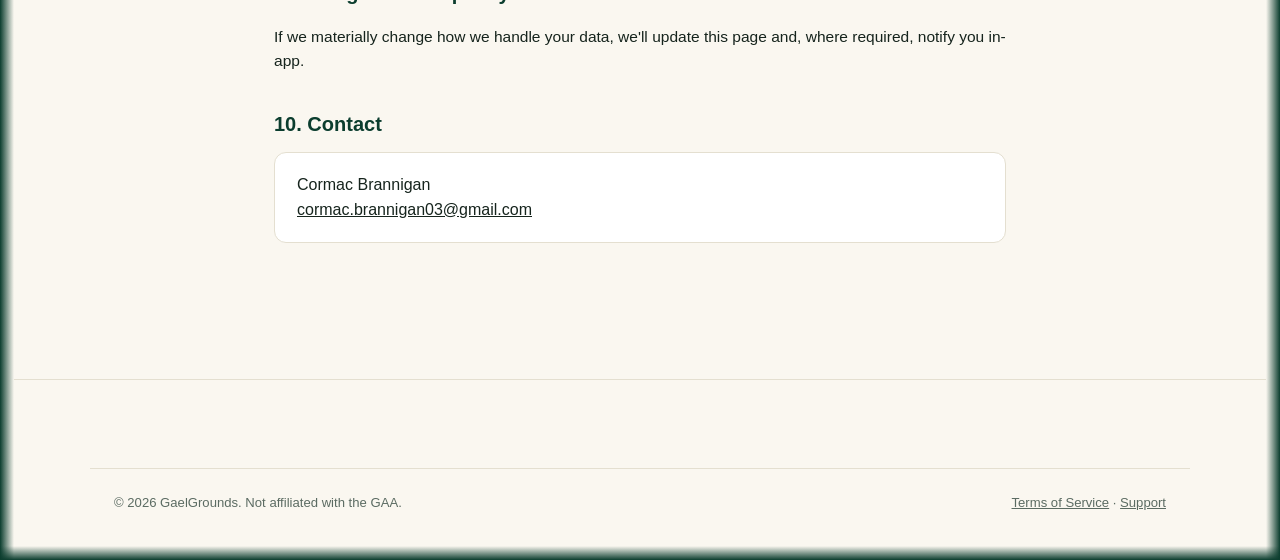
==== commit b3e0e2d1: "Align legal pages with the new waitlist-email feature Ran a legal review (GAA-trademark/GDPR angle, " ====
--- a/privacy.html
+++ b/privacy.html
@@ -55,16 +55,26 @@
     </div>
     <p>We do not collect more than the app needs to function. We don't sell personal data to anyone, ever.</p>
 
+    <h3 id="waitlist">Joining the waiting list</h3>
+    <p class="intro-note">This is separate from creating an app account — you can join the waiting list without ever having a GaelGrounds account.</p>
+    <div class="policy-table-wrap">
+      <table>
+        <tr><th>Data</th><th>Where it comes from</th><th>Why we collect it</th></tr>
+        <tr><td>Email address</td><td>Waiting list signup form on the website</td><td>To send you a one-time welcome email and, later, a one-time notification when GaelGrounds launches on the App Store</td></tr>
+      </table>
+    </div>
+
     <h2>3. Legal basis for processing (GDPR Article 6)</h2>
     <ul>
       <li><strong>Contract</strong>: account creation, check-ins, match logs, core app functionality — necessary to provide the service you signed up for.</li>
       <li><strong>Legitimate interest</strong>: leaderboard, friend features, achievements — reasonably expected as part of a social/gamified app, and you can opt out by not using those features.</li>
-      <li><strong>Consent</strong>: any optional marketing communications (if introduced later) — will use a separate, specific opt-in.</li>
+      <li><strong>Consent</strong>: joining the waiting list — submitting your email is your consent to receive (a) a one-time welcome email confirming your signup and (b) a one-time notification when the app launches on the App Store. This is the "separate, specific opt-in" for marketing-style communications referred to above. You can withdraw this consent at any time by emailing us to be removed from the list. Any future communications beyond (a) and (b) would need a further, distinct opt-in.</li>
     </ul>
 
     <h2>4. Who we share data with</h2>
     <ul>
-      <li><strong>Supabase</strong> (our backend/database provider) — processes all app data on our behalf under a Data Processing Agreement. Supabase's servers/subprocessors are covered by their own DPA and Standard Contractual Clauses for any data transferred outside the EEA.</li>
+      <li><strong>Supabase</strong> (our backend/database provider) — processes all app data on our behalf, including waiting-list email addresses, under a Data Processing Agreement. Supabase's servers/subprocessors are covered by their own DPA and Standard Contractual Clauses for any data transferred outside the EEA. The waiting-list table itself is write-only from the public API — even we can only read it via the Supabase dashboard or service-role access, never through any public endpoint.</li>
+      <li><strong>Resend</strong> (transactional email provider) — sends the one-time waiting-list welcome email on our behalf, from hello@gaelgrounds.ie. Resend processes this data under a Data Processing Agreement; because Resend is a US-headquartered company, transfers are additionally covered by Standard Contractual Clauses under Resend's DPA.</li>
       <li><strong>Apple</strong> — handles App Store account, download, and payment data as an independent controller under Apple's own privacy policy, not ours.</li>
       <li>We do not share your data with advertisers or data brokers. We do not currently use third-party analytics or tracking SDKs; if that changes, this policy and the App Store privacy label will be updated first.</li>
     </ul>
@@ -74,6 +84,7 @@
       <li>Account and app data: kept for as long as your account is active.</li>
       <li>If you delete your account, or ask us to delete it: your data is deleted within 30 days.</li>
       <li>Deleted data may persist in routine backups for up to 30 days after deletion, for disaster-recovery purposes only, before being permanently purged.</li>
+      <li>Waiting-list email addresses: kept until we send the one-time launch notification, or for a maximum of 12 months from signup, whichever comes first — then deleted. You can also ask to be removed at any time before then.</li>
     </ul>
 
     <h2>6. Your rights</h2>
@@ -86,6 +97,7 @@
       <li>Object to or restrict certain processing</li>
     </ul>
     <p>To exercise any of these, email <a href="mailto:cormac.brannigan03@gmail.com">cormac.brannigan03@gmail.com</a>. We'll respond within one month, as required by GDPR.</p>
+    <p>If you joined the waiting list and just want to be removed from it, the same email address works — no need to reference an account, since joining the waiting list doesn't create one.</p>
     <p>You also have the right to complain to the Irish Data Protection Commission (<a href="https://dataprotection.ie" target="_blank" rel="noopener">dataprotection.ie</a>) if you think we've mishandled your data.</p>
 
     <h2>7. Premium subscription (once launched)</h2>
--- a/styles.css
+++ b/styles.css
@@ -3,22 +3,38 @@
   --green-light: #14603F;
   --gold: #D9A441;
   --cream: #FAF7F0;
+  --cream-deep: #F2ECDC;
+  --mint-tint: #EFF4EE;
+  --gold-tint: #FBF2E1;
   --ink: #16241D;
   --muted: #5B6B62;
   --border: #E4DFD0;
   --max: 1100px;
+  --frame: 14px;
 }
 
 * { box-sizing: border-box; }
 
 html { scroll-behavior: smooth; }
 
+/* A thin green border frames the whole page, fading into the page's own
+   background over a short distance -- same idea as the iOS app's
+   gaelGroundsBackground() gradient (brand green at the edges, fading to
+   the system background toward the middle), reworked as a real border
+   around the page rather than an overlay on top of it, so it never
+   washes out the nav or hero text underneath. */
 body {
   margin: 0;
+  padding: var(--frame);
   font-family: -apple-system, BlinkMacSystemFont, "Segoe UI", Roboto, Helvetica, Arial, sans-serif;
   color: var(--ink);
-  background: var(--cream);
   line-height: 1.55;
+  background:
+    linear-gradient(to bottom, var(--green) 0%, transparent 100%) top / 100% var(--frame) no-repeat,
+    linear-gradient(to top, var(--green) 0%, transparent 100%) bottom / 100% var(--frame) no-repeat,
+    linear-gradient(to right, var(--green) 0%, transparent 100%) left / var(--frame) 100% no-repeat,
+    linear-gradient(to left, var(--green) 0%, transparent 100%) right / var(--frame) 100% no-repeat,
+    var(--cream);
 }
 
 img, svg { display: block; max-width: 100%; }
@@ -34,7 +50,7 @@
 /* Nav */
 header.site {
   position: sticky;
-  top: 0;
+  top: var(--frame);
   z-index: 20;
   background: rgba(250, 247, 240, 0.92);
   backdrop-filter: blur(8px);
@@ -95,14 +111,24 @@
   border-radius: 999px;
   font-weight: 700;
   font-size: 0.92rem;
+  font-family: inherit;
   text-decoration: none;
   border: 1px solid transparent;
   cursor: default;
 }
 
+button.btn { cursor: pointer; appearance: none; }
+button.btn:disabled { opacity: 0.7; cursor: default; }
+
 .btn-primary {
   background: var(--green);
   color: #fff;
+}
+
+.nav-actions {
+  display: flex;
+  align-items: center;
+  gap: 12px;
 }
 
 .btn-ghost {
@@ -274,6 +300,13 @@
 /* Sections */
 section { padding: 80px 0; }
 
+/* Gentle shade rhythm down the page -- variants on the same cream/green/
+   gold family, never a different hue, so it reads as "one page" rather
+   than a patchwork. */
+section.tint-mint { background: var(--mint-tint); }
+section.tint-gold { background: var(--gold-tint); }
+section.tint-deep { background: var(--cream-deep); }
+
 .section-head { max-width: 640px; margin: 0 auto 48px; text-align: center; }
 .section-head h2 { font-size: clamp(1.7rem, 3vw, 2.3rem); color: var(--green); margin: 0 0 14px; letter-spacing: -0.01em; }
 .section-head p { color: var(--muted); font-size: 1.05rem; margin: 0; }
@@ -327,6 +360,124 @@
 
 .step h3 { margin: 0 0 8px; color: var(--green); font-size: 1.1rem; }
 .step p { margin: 0; color: var(--muted); font-size: 0.92rem; }
+
+/* Waitlist modal */
+.visually-hidden {
+  position: absolute;
+  width: 1px;
+  height: 1px;
+  overflow: hidden;
+  clip: rect(0, 0, 0, 0);
+  white-space: nowrap;
+}
+
+.waitlist-hp {
+  position: absolute;
+  left: -9999px;
+  width: 1px;
+  height: 1px;
+  overflow: hidden;
+}
+
+.waitlist-overlay {
+  position: fixed;
+  inset: 0;
+  z-index: 1000;
+  background: rgba(11, 61, 46, 0.45);
+  display: flex;
+  align-items: center;
+  justify-content: center;
+  padding: 20px;
+}
+
+.waitlist-overlay[hidden] { display: none; }
+
+.waitlist-modal {
+  position: relative;
+  background: var(--cream);
+  border-radius: 20px;
+  padding: 36px;
+  max-width: 420px;
+  width: 100%;
+  box-shadow: 0 30px 70px -20px rgba(11, 61, 46, 0.5);
+}
+
+.waitlist-modal h2 { color: var(--green); margin: 0 0 8px; font-size: 1.4rem; }
+.waitlist-modal p { color: var(--muted); margin: 0 0 20px; font-size: 0.95rem; }
+
+.waitlist-close {
+  position: absolute;
+  top: 14px;
+  right: 14px;
+  width: 32px;
+  height: 32px;
+  border-radius: 50%;
+  border: none;
+  background: rgba(11, 61, 46, 0.08);
+  color: var(--green);
+  font-size: 1.3rem;
+  line-height: 1;
+  cursor: pointer;
+}
+
+.waitlist-close:hover { background: rgba(11, 61, 46, 0.16); }
+
+#waitlist-form { display: flex; flex-direction: column; gap: 12px; }
+
+#waitlist-email {
+  padding: 12px 14px;
+  border-radius: 10px;
+  border: 1px solid var(--border);
+  font-size: 0.95rem;
+  font-family: inherit;
+}
+
+#waitlist-email:focus { outline: 2px solid var(--green-light); outline-offset: 1px; }
+
+.waitlist-error { color: #b3261e; font-size: 0.85rem; margin: 0; }
+
+.waitlist-privacy-note { color: var(--muted); font-size: 0.8rem; margin: -2px 0 2px; }
+.waitlist-privacy-note a { color: var(--green-light); font-weight: 600; }
+
+.waitlist-modal .social-links { justify-content: flex-start; gap: 12px; margin-top: 4px; }
+.waitlist-modal .social-link {
+  color: var(--green);
+  border-color: var(--border);
+}
+.waitlist-modal .social-link:hover { background: rgba(11, 61, 46, 0.06); }
+
+/* Social banner */
+.social-banner {
+  background: linear-gradient(155deg, var(--green) 0%, var(--green-light) 100%);
+}
+
+.social-banner .section-head h2 { color: #fff; }
+.social-banner .section-head p { color: rgba(255, 255, 255, 0.78); }
+
+.social-links {
+  display: flex;
+  justify-content: center;
+  gap: 16px;
+  flex-wrap: wrap;
+}
+
+.social-link {
+  display: inline-flex;
+  align-items: center;
+  gap: 9px;
+  padding: 11px 22px;
+  border-radius: 999px;
+  border: 1px solid rgba(255, 255, 255, 0.35);
+  color: #fff;
+  text-decoration: none;
+  font-weight: 700;
+  font-size: 0.92rem;
+  transition: background 0.15s ease;
+}
+
+.social-link:hover { background: rgba(255, 255, 255, 0.12); }
+
+.social-link svg { width: 18px; height: 18px; }
 
 /* Premium */
 .premium {
@@ -389,6 +540,7 @@
 .strip .stat { padding: 24px 12px; }
 .strip .stat .n { font-size: 1.9rem; font-weight: 800; color: var(--green); }
 .strip .stat .l { font-size: 0.85rem; color: var(--muted); margin-top: 4px; }
+.strip .stat .sub { font-size: 0.72rem; color: var(--muted); opacity: 0.8; margin-top: 8px; line-height: 1.4; }
 
 /* Final CTA */
 .final-cta {
@@ -443,6 +595,7 @@
 .policy h1 { margin-bottom: 6px; }
 .policy .updated { color: var(--muted); font-size: 0.88rem; margin-bottom: 40px; }
 .policy h2 { color: var(--green); font-size: 1.25rem; margin: 36px 0 12px; }
+.policy h3 { color: var(--green); font-size: 1.05rem; margin: 24px 0 8px; }
 .policy p, .policy li { color: var(--ink); font-size: 0.97rem; }
 .policy ul { padding-left: 20px; }
 .policy a.back { display: inline-block; margin-bottom: 24px; font-weight: 700; color: var(--green-light); text-decoration: none; font-size: 0.9rem; }
@@ -497,4 +650,6 @@
 @media (max-width: 560px) {
   .grid-features { grid-template-columns: 1fr; }
   .strip { grid-template-columns: 1fr; }
-}
+  .nav-actions .btn-ghost { display: none; }
+  #waitlist-open { padding: 10px 14px; font-size: 0.85rem; }
+}
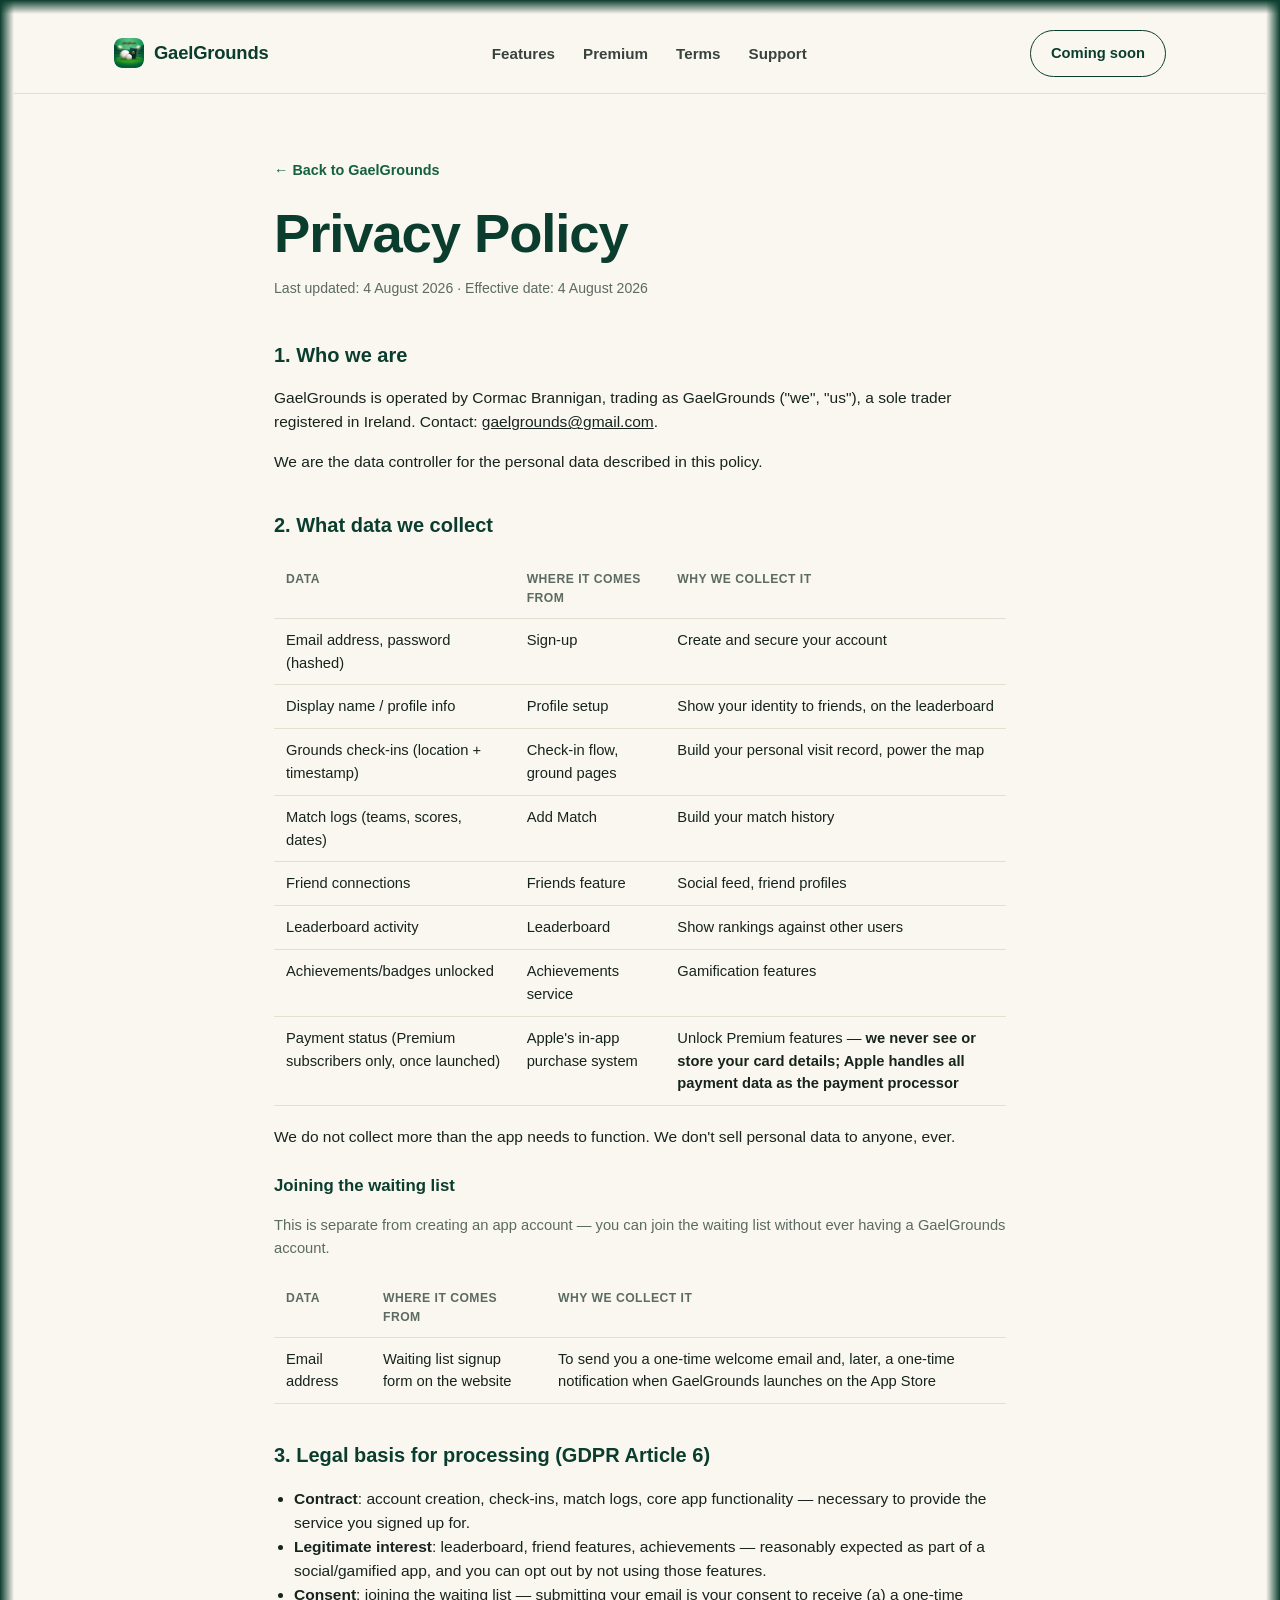
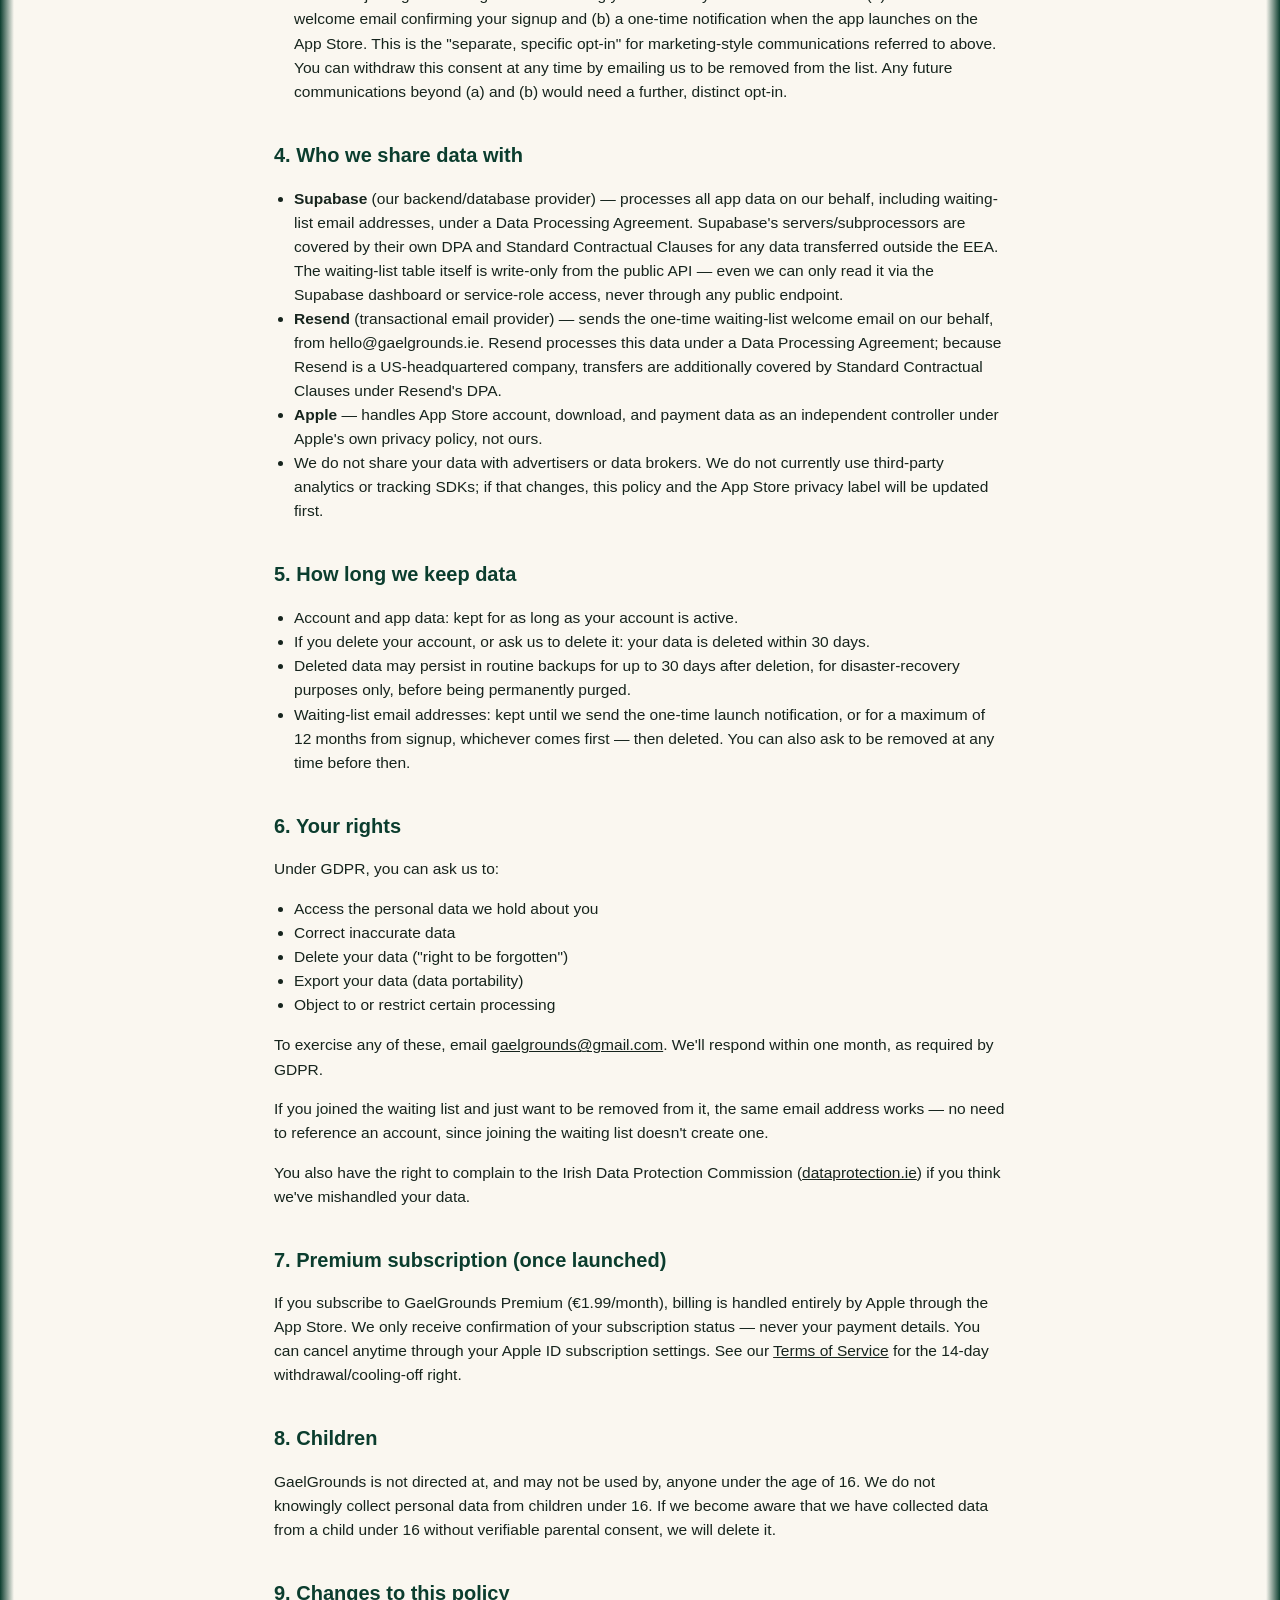
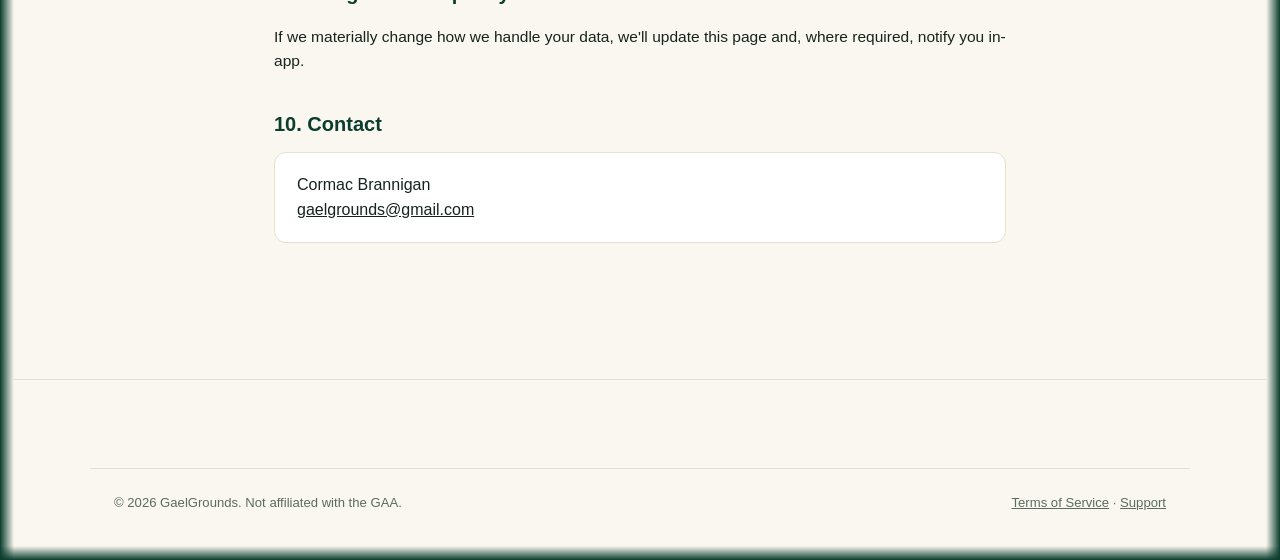
==== commit 2259a722: "Replace remaining personal email references with gaelgrounds@gmail.com Covers the Support contact li" ====
--- a/privacy.html
+++ b/privacy.html
@@ -5,7 +5,10 @@
 <meta name="viewport" content="width=device-width, initial-scale=1">
 <title>Privacy Policy — GaelGrounds</title>
 <meta name="description" content="GaelGrounds privacy policy — what data we collect, why, and your rights under GDPR.">
+<link rel="icon" href="favicon.ico" sizes="any">
 <link rel="icon" type="image/png" sizes="32x32" href="favicon-32.png">
+<link rel="icon" type="image/png" sizes="48x48" href="favicon-48.png">
+<link rel="icon" type="image/png" sizes="96x96" href="favicon-96.png">
 <link rel="apple-touch-icon" href="apple-touch-icon.png">
 <link rel="stylesheet" href="styles.css">
 </head>
@@ -36,7 +39,7 @@
     <p class="updated">Last updated: 4 August 2026 · Effective date: 4 August 2026</p>
 
     <h2>1. Who we are</h2>
-    <p>GaelGrounds is operated by Cormac Brannigan, trading as GaelGrounds ("we", "us"), a sole trader registered in Ireland. Contact: <a href="mailto:cormac.brannigan03@gmail.com">cormac.brannigan03@gmail.com</a>.</p>
+    <p>GaelGrounds is operated by Cormac Brannigan, trading as GaelGrounds ("we", "us"), a sole trader registered in Ireland. Contact: <a href="mailto:gaelgrounds@gmail.com">gaelgrounds@gmail.com</a>.</p>
     <p>We are the data controller for the personal data described in this policy.</p>
 
     <h2>2. What data we collect</h2>
@@ -96,7 +99,7 @@
       <li>Export your data (data portability)</li>
       <li>Object to or restrict certain processing</li>
     </ul>
-    <p>To exercise any of these, email <a href="mailto:cormac.brannigan03@gmail.com">cormac.brannigan03@gmail.com</a>. We'll respond within one month, as required by GDPR.</p>
+    <p>To exercise any of these, email <a href="mailto:gaelgrounds@gmail.com">gaelgrounds@gmail.com</a>. We'll respond within one month, as required by GDPR.</p>
     <p>If you joined the waiting list and just want to be removed from it, the same email address works — no need to reference an account, since joining the waiting list doesn't create one.</p>
     <p>You also have the right to complain to the Irish Data Protection Commission (<a href="https://dataprotection.ie" target="_blank" rel="noopener">dataprotection.ie</a>) if you think we've mishandled your data.</p>
 
@@ -112,7 +115,7 @@
     <h2>10. Contact</h2>
     <div class="contact-box">
       Cormac Brannigan<br>
-      <a href="mailto:cormac.brannigan03@gmail.com">cormac.brannigan03@gmail.com</a>
+      <a href="mailto:gaelgrounds@gmail.com">gaelgrounds@gmail.com</a>
     </div>
   </div>
 </div>
